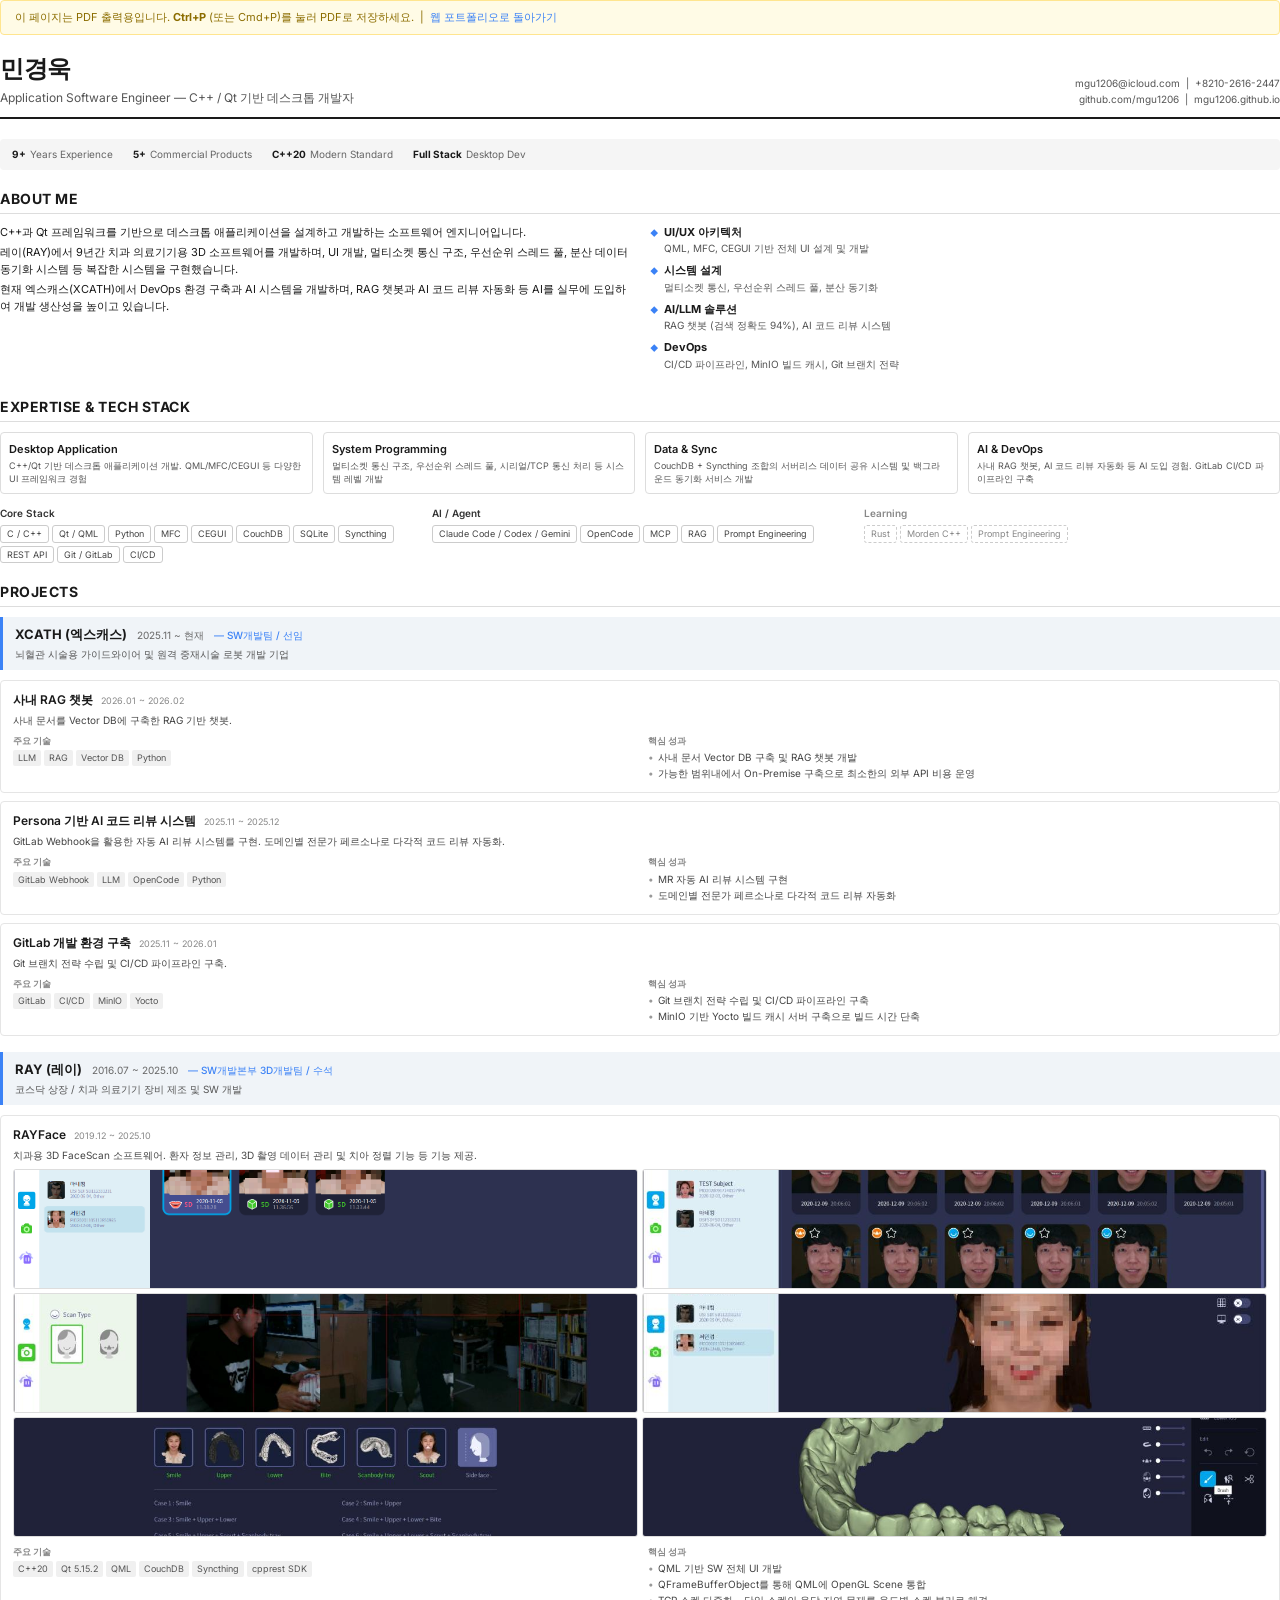
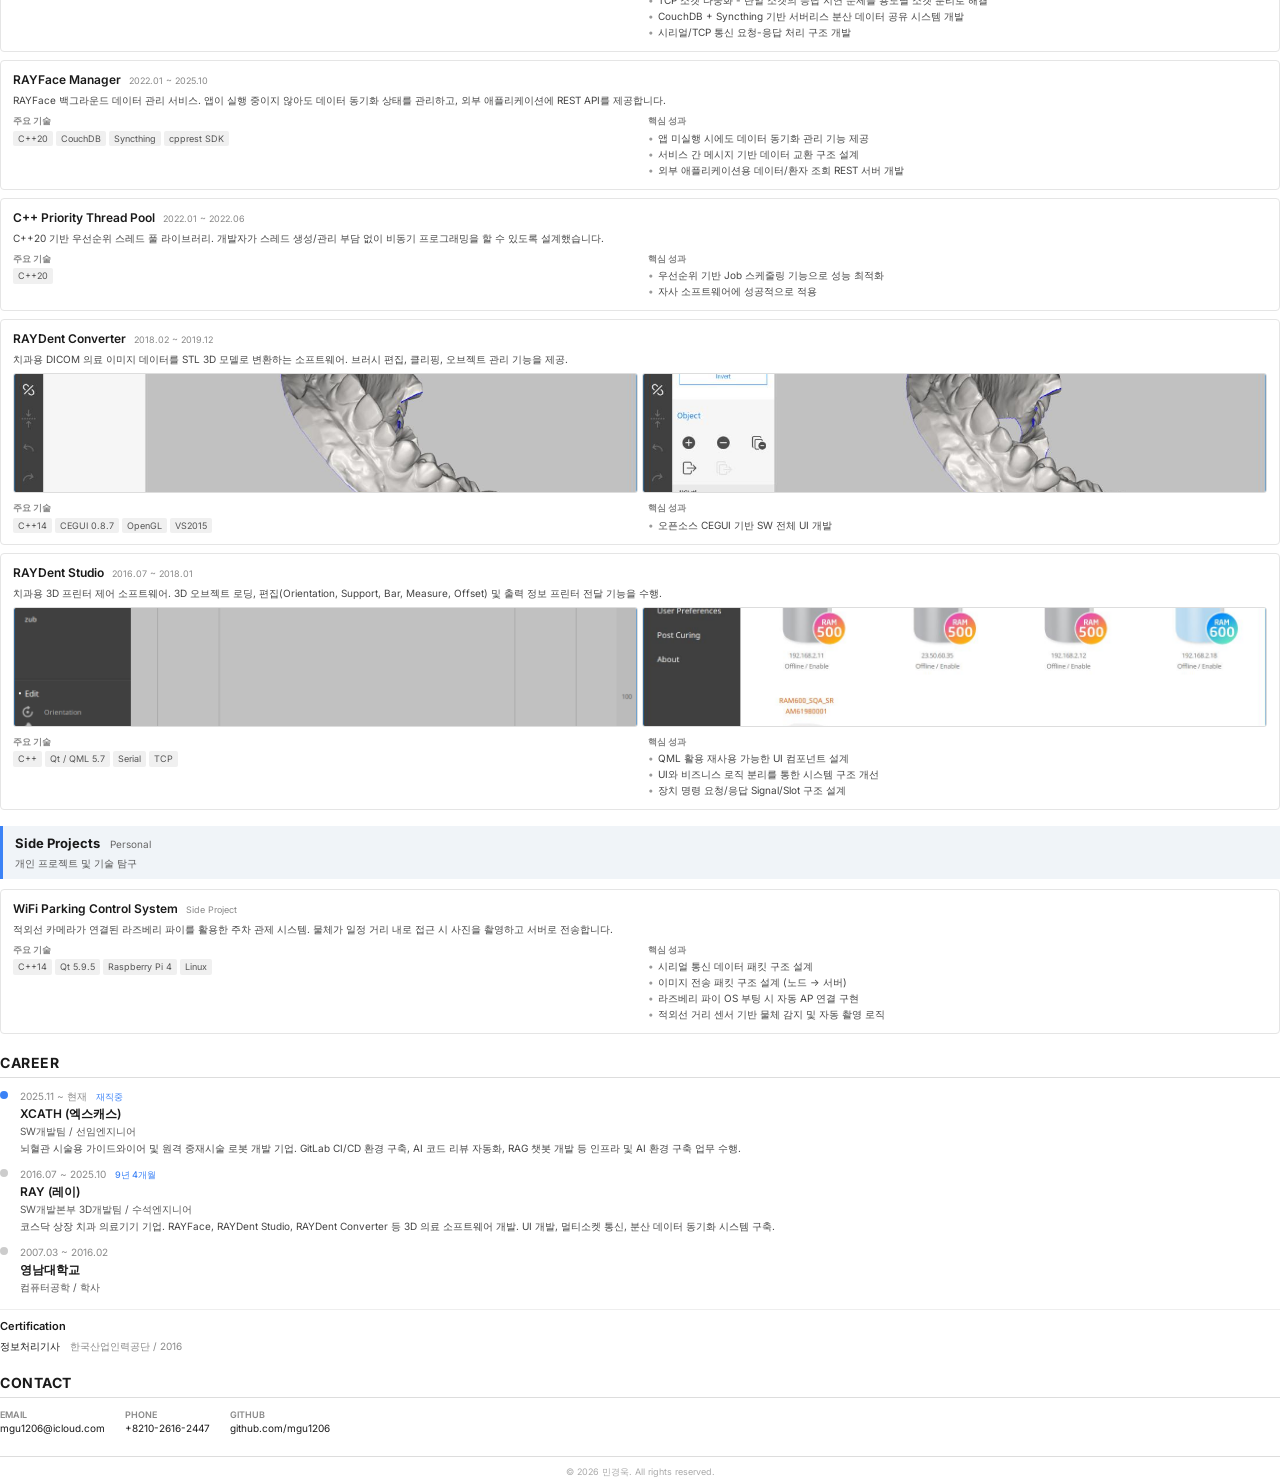
==== print.html @ 815233f5 "Add dark/light theme toggle and print-optimized PDF page - Add theme toggle button (sun/moon) in nav" ====
<!DOCTYPE html>
<html lang="ko">
<head>
  <meta charset="UTF-8" />
  <title>민경욱 | Software Engineer Portfolio (Print)</title>
  <link href="https://fonts.googleapis.com/css2?family=Inter:wght@300;400;500;600;700;800&display=swap" rel="stylesheet">
  <style>
    /* Reset & Base */
    *, *::before, *::after { margin: 0; padding: 0; box-sizing: border-box; }

    body {
      font-family: 'Inter', sans-serif;
      color: #1a1a1a;
      background: #fff;
      font-size: 11px;
      line-height: 1.5;
    }

    a { color: #1a1a1a; text-decoration: none; }

    /* Page Setup */
    @page {
      size: A4;
      margin: 15mm 18mm;
    }

    /* Header */
    .print-header {
      display: flex;
      justify-content: space-between;
      align-items: flex-end;
      border-bottom: 2px solid #1a1a1a;
      padding-bottom: 10px;
      margin-bottom: 20px;
    }

    .print-header-left h1 {
      font-size: 24px;
      font-weight: 800;
      letter-spacing: -0.5px;
    }

    .print-header-left .subtitle {
      font-size: 12px;
      color: #555;
      margin-top: 2px;
    }

    .print-header-right {
      text-align: right;
      font-size: 10px;
      color: #555;
      line-height: 1.6;
    }

    .print-header-right a { color: #555; }

    /* Stats Row */
    .stats-row {
      display: flex;
      gap: 20px;
      margin-bottom: 18px;
      padding: 8px 12px;
      background: #f5f5f5;
      border-radius: 4px;
      font-size: 10px;
    }

    .stats-row .stat {
      display: flex;
      align-items: center;
      gap: 4px;
    }

    .stats-row .stat strong {
      font-weight: 700;
    }

    .stats-row .stat span {
      color: #666;
    }

    /* Sections */
    .section {
      margin-bottom: 18px;
      page-break-inside: avoid;
    }

    .section-title {
      font-size: 14px;
      font-weight: 700;
      border-bottom: 1px solid #ddd;
      padding-bottom: 4px;
      margin-bottom: 10px;
      text-transform: uppercase;
      letter-spacing: 0.5px;
    }

    /* About */
    .about-content {
      display: flex;
      gap: 20px;
    }

    .about-text {
      flex: 1;
    }

    .about-text p {
      margin-bottom: 4px;
    }

    .about-highlights {
      flex: 1;
    }

    .highlight-item {
      display: flex;
      align-items: flex-start;
      gap: 6px;
      margin-bottom: 6px;
    }

    .highlight-icon {
      color: #3b82f6;
      font-size: 8px;
      margin-top: 3px;
      flex-shrink: 0;
    }

    .highlight-item strong {
      font-size: 11px;
    }

    .highlight-item p {
      font-size: 10px;
      color: #555;
      margin-top: 1px;
    }

    /* Expertise */
    .expertise-grid {
      display: grid;
      grid-template-columns: repeat(4, 1fr);
      gap: 10px;
      margin-bottom: 12px;
    }

    .expertise-card {
      border: 1px solid #ddd;
      border-radius: 4px;
      padding: 8px;
    }

    .expertise-card h3 {
      font-size: 11px;
      font-weight: 600;
      margin-bottom: 3px;
    }

    .expertise-card p {
      font-size: 9px;
      color: #555;
      line-height: 1.4;
    }

    /* Tech Stack */
    .tech-stack-group {
      display: flex;
      gap: 16px;
      flex-wrap: wrap;
    }

    .tech-stack {
      flex: 1;
      min-width: 150px;
    }

    .tech-stack-title {
      font-size: 10px;
      font-weight: 600;
      margin-bottom: 4px;
      color: #333;
    }

    .tech-stack-title--learning {
      color: #888;
    }

    .tech-tags {
      display: flex;
      flex-wrap: wrap;
      gap: 3px;
    }

    .tech-tag {
      font-size: 9px;
      padding: 1px 6px;
      border: 1px solid #ccc;
      border-radius: 3px;
      color: #444;
    }

    .tech-tag--learning {
      border-style: dashed;
      color: #888;
    }

    /* Company Section */
    .company-section {
      margin-bottom: 16px;
      page-break-inside: avoid;
    }

    .company-header {
      background: #f0f4f8;
      border-left: 3px solid #3b82f6;
      padding: 8px 12px;
      margin-bottom: 10px;
      page-break-after: avoid;
    }

    .company-top-line {
      display: flex;
      align-items: baseline;
      gap: 10px;
      margin-bottom: 2px;
    }

    .company-name {
      font-size: 13px;
      font-weight: 700;
    }

    .company-period {
      font-size: 10px;
      color: #666;
    }

    .company-desc {
      font-size: 10px;
      color: #555;
    }

    .company-role {
      font-size: 10px;
      color: #3b82f6;
      font-weight: 500;
    }

    /* Project Card */
    .project-card {
      border: 1px solid #e5e5e5;
      border-radius: 4px;
      padding: 10px 12px;
      margin-bottom: 8px;
      page-break-inside: avoid;
    }

    .project-title-row {
      display: flex;
      align-items: baseline;
      gap: 8px;
      margin-bottom: 4px;
    }

    .project-name {
      font-size: 12px;
      font-weight: 600;
    }

    .project-period {
      font-size: 9px;
      color: #888;
    }

    .project-desc {
      font-size: 10px;
      color: #444;
      margin-bottom: 6px;
    }

    /* Project Images - 2 column grid */
    .project-images {
      display: grid;
      grid-template-columns: repeat(2, 1fr);
      gap: 4px;
      margin-bottom: 8px;
    }

    .project-images img {
      width: 100%;
      height: 120px;
      object-fit: cover;
      border-radius: 3px;
      border: 1px solid #ddd;
    }

    /* Project Details */
    .project-details {
      display: flex;
      gap: 16px;
    }

    .project-detail-group {
      flex: 1;
    }

    .project-detail-group h4 {
      font-size: 9px;
      font-weight: 600;
      color: #888;
      text-transform: uppercase;
      margin-bottom: 3px;
    }

    .project-tags {
      display: flex;
      flex-wrap: wrap;
      gap: 3px;
    }

    .tag {
      font-size: 9px;
      padding: 1px 5px;
      background: #f0f0f0;
      border-radius: 2px;
      color: #555;
    }

    .project-achievements {
      list-style: none;
      font-size: 10px;
      color: #444;
    }

    .project-achievements li {
      padding-left: 10px;
      position: relative;
      margin-bottom: 1px;
    }

    .project-achievements li::before {
      content: "\2022";
      position: absolute;
      left: 0;
      color: #999;
    }

    /* Career Timeline */
    .timeline {
      margin-bottom: 14px;
    }

    .timeline-item {
      display: flex;
      gap: 12px;
      margin-bottom: 10px;
      page-break-inside: avoid;
    }

    .timeline-marker {
      width: 8px;
      height: 8px;
      border-radius: 50%;
      background: #ccc;
      border: 2px solid #ccc;
      flex-shrink: 0;
      margin-top: 3px;
    }

    .timeline-marker.active {
      background: #3b82f6;
      border-color: #3b82f6;
    }

    .timeline-content h3 {
      font-size: 12px;
      font-weight: 600;
    }

    .timeline-date {
      font-size: 10px;
      color: #888;
    }

    .timeline-duration {
      font-size: 9px;
      color: #3b82f6;
      font-weight: 500;
      margin-left: 6px;
    }

    .timeline-role {
      font-size: 10px;
      color: #555;
    }

    .timeline-content p {
      font-size: 10px;
      color: #444;
      margin-top: 2px;
    }

    /* Certification */
    .cert-section {
      border-top: 1px solid #eee;
      padding-top: 8px;
    }

    .cert-title {
      font-size: 11px;
      font-weight: 600;
      margin-bottom: 4px;
    }

    .cert-item {
      display: flex;
      gap: 10px;
      font-size: 10px;
    }

    .cert-name { font-weight: 500; }
    .cert-org { color: #888; }

    /* Contact */
    .contact-grid {
      display: flex;
      gap: 20px;
    }

    .contact-item {
      font-size: 10px;
    }

    .contact-label {
      font-weight: 600;
      color: #888;
      font-size: 9px;
      text-transform: uppercase;
    }

    /* Footer */
    .print-footer {
      margin-top: 20px;
      padding-top: 8px;
      border-top: 1px solid #ddd;
      font-size: 9px;
      color: #aaa;
      text-align: center;
    }

    /* Print-specific */
    @media print {
      body { -webkit-print-color-adjust: exact; print-color-adjust: exact; }
      .no-print { display: none !important; }
    }

    /* Screen-only notice */
    .screen-notice {
      background: #fffbe6;
      border: 1px solid #ffe58f;
      border-radius: 4px;
      padding: 8px 14px;
      margin-bottom: 16px;
      font-size: 11px;
      color: #8c6d00;
    }

    @media print {
      .screen-notice { display: none; }
    }
  </style>
</head>
<body>

<!-- Screen-only notice -->
<div class="screen-notice">
  이 페이지는 PDF 출력용입니다. <strong>Ctrl+P</strong> (또는 Cmd+P)를 눌러 PDF로 저장하세요.
  &nbsp;|&nbsp; <a href="index.html" style="color: #3b82f6;">웹 포트폴리오로 돌아가기</a>
</div>

<!-- Header -->
<div class="print-header">
  <div class="print-header-left">
    <h1>민경욱</h1>
    <div class="subtitle">Application Software Engineer &mdash; C++ / Qt 기반 데스크톱 개발자</div>
  </div>
  <div class="print-header-right">
    <div>mgu1206@icloud.com &nbsp;|&nbsp; +8210-2616-2447</div>
    <div><a href="https://github.com/mgu1206">github.com/mgu1206</a> &nbsp;|&nbsp; <a href="https://mgu1206.github.io">mgu1206.github.io</a></div>
  </div>
</div>

<!-- Stats -->
<div class="stats-row">
  <div class="stat"><strong>9+</strong> <span>Years Experience</span></div>
  <div class="stat"><strong>5+</strong> <span>Commercial Products</span></div>
  <div class="stat"><strong>C++20</strong> <span>Modern Standard</span></div>
  <div class="stat"><strong>Full Stack</strong> <span>Desktop Dev</span></div>
</div>

<!-- About -->
<div class="section">
  <h2 class="section-title">About Me</h2>
  <div class="about-content">
    <div class="about-text">
      <p>C++과 Qt 프레임워크를 기반으로 데스크톱 애플리케이션을 설계하고 개발하는 소프트웨어 엔지니어입니다.</p>
      <p>레이(RAY)에서 9년간 치과 의료기기용 3D 소프트웨어를 개발하며, UI 개발, 멀티소켓 통신 구조, 우선순위 스레드 풀, 분산 데이터 동기화 시스템 등 복잡한 시스템을 구현했습니다.</p>
      <p>현재 엑스캐스(XCATH)에서 DevOps 환경 구축과 AI 시스템을 개발하며, RAG 챗봇과 AI 코드 리뷰 자동화 등 AI를 실무에 도입하여 개발 생산성을 높이고 있습니다.</p>
    </div>
    <div class="about-highlights">
      <div class="highlight-item">
        <span class="highlight-icon">&#9670;</span>
        <div>
          <strong>UI/UX 아키텍처</strong>
          <p>QML, MFC, CEGUI 기반 전체 UI 설계 및 개발</p>
        </div>
      </div>
      <div class="highlight-item">
        <span class="highlight-icon">&#9670;</span>
        <div>
          <strong>시스템 설계</strong>
          <p>멀티소켓 통신, 우선순위 스레드 풀, 분산 동기화</p>
        </div>
      </div>
      <div class="highlight-item">
        <span class="highlight-icon">&#9670;</span>
        <div>
          <strong>AI/LLM 솔루션</strong>
          <p>RAG 챗봇 (검색 정확도 94%), AI 코드 리뷰 시스템</p>
        </div>
      </div>
      <div class="highlight-item">
        <span class="highlight-icon">&#9670;</span>
        <div>
          <strong>DevOps</strong>
          <p>CI/CD 파이프라인, MinIO 빌드 캐시, Git 브랜치 전략</p>
        </div>
      </div>
    </div>
  </div>
</div>

<!-- Expertise & Tech Stack -->
<div class="section">
  <h2 class="section-title">Expertise &amp; Tech Stack</h2>
  <div class="expertise-grid">
    <div class="expertise-card">
      <h3>Desktop Application</h3>
      <p>C++/Qt 기반 데스크톱 애플리케이션 개발. QML/MFC/CEGUI 등 다양한 UI 프레임워크 경험</p>
    </div>
    <div class="expertise-card">
      <h3>System Programming</h3>
      <p>멀티소켓 통신 구조, 우선순위 스레드 풀, 시리얼/TCP 통신 처리 등 시스템 레벨 개발</p>
    </div>
    <div class="expertise-card">
      <h3>Data &amp; Sync</h3>
      <p>CouchDB + Syncthing 조합의 서버리스 데이터 공유 시스템 및 백그라운드 동기화 서비스 개발</p>
    </div>
    <div class="expertise-card">
      <h3>AI &amp; DevOps</h3>
      <p>사내 RAG 챗봇, AI 코드 리뷰 자동화 등 AI 도입 경험. GitLab CI/CD 파이프라인 구축</p>
    </div>
  </div>

  <div class="tech-stack-group">
    <div class="tech-stack">
      <h3 class="tech-stack-title">Core Stack</h3>
      <div class="tech-tags">
        <span class="tech-tag">C / C++</span>
        <span class="tech-tag">Qt / QML</span>
        <span class="tech-tag">Python</span>
        <span class="tech-tag">MFC</span>
        <span class="tech-tag">CEGUI</span>
        <span class="tech-tag">CouchDB</span>
        <span class="tech-tag">SQLite</span>
        <span class="tech-tag">Syncthing</span>
        <span class="tech-tag">REST API</span>
        <span class="tech-tag">Git / GitLab</span>
        <span class="tech-tag">CI/CD</span>
      </div>
    </div>
    <div class="tech-stack">
      <h3 class="tech-stack-title">AI / Agent</h3>
      <div class="tech-tags">
        <span class="tech-tag">Claude Code / Codex / Gemini</span>
        <span class="tech-tag">OpenCode</span>
        <span class="tech-tag">MCP</span>
        <span class="tech-tag">RAG</span>
        <span class="tech-tag">Prompt Engineering</span>
      </div>
    </div>
    <div class="tech-stack">
      <h3 class="tech-stack-title tech-stack-title--learning">Learning</h3>
      <div class="tech-tags">
        <span class="tech-tag tech-tag--learning">Rust</span>
        <span class="tech-tag tech-tag--learning">Morden C++</span>
        <span class="tech-tag tech-tag--learning">Prompt Engineering</span>
      </div>
    </div>
  </div>
</div>

<!-- Projects -->
<div class="section">
  <h2 class="section-title">Projects</h2>

  <!-- XCATH -->
  <div class="company-section">
    <div class="company-header">
      <div class="company-top-line">
        <span class="company-name">XCATH (엑스캐스)</span>
        <span class="company-period">2025.11 ~ 현재</span>
        <span class="company-role">&mdash; SW개발팀 / 선임</span>
      </div>
      <div class="company-desc">뇌혈관 시술용 가이드와이어 및 원격 중재시술 로봇 개발 기업</div>
    </div>

    <div class="project-card">
      <div class="project-title-row">
        <span class="project-name">사내 RAG 챗봇</span>
        <span class="project-period">2026.01 ~ 2026.02</span>
      </div>
      <p class="project-desc">사내 문서를 Vector DB에 구축한 RAG 기반 챗봇.</p>
      <div class="project-details">
        <div class="project-detail-group">
          <h4>주요 기술</h4>
          <div class="project-tags">
            <span class="tag">LLM</span>
            <span class="tag">RAG</span>
            <span class="tag">Vector DB</span>
            <span class="tag">Python</span>
          </div>
        </div>
        <div class="project-detail-group">
          <h4>핵심 성과</h4>
          <ul class="project-achievements">
            <li>사내 문서 Vector DB 구축 및 RAG 챗봇 개발</li>
            <li>가능한 범위내에서 On-Premise 구축으로 최소한의 외부 API 비용 운영</li>
          </ul>
        </div>
      </div>
    </div>

    <div class="project-card">
      <div class="project-title-row">
        <span class="project-name">Persona 기반 AI 코드 리뷰 시스템</span>
        <span class="project-period">2025.11 ~ 2025.12</span>
      </div>
      <p class="project-desc">GitLab Webhook을 활용한 자동 AI 리뷰 시스템를 구현. 도메인별 전문가 페르소나로 다각적 코드 리뷰 자동화.</p>
      <div class="project-details">
        <div class="project-detail-group">
          <h4>주요 기술</h4>
          <div class="project-tags">
            <span class="tag">GitLab Webhook</span>
            <span class="tag">LLM</span>
            <span class="tag">OpenCode</span>
            <span class="tag">Python</span>
          </div>
        </div>
        <div class="project-detail-group">
          <h4>핵심 성과</h4>
          <ul class="project-achievements">
            <li>MR 자동 AI 리뷰 시스템 구현</li>
            <li>도메인별 전문가 페르소나로 다각적 코드 리뷰 자동화</li>
          </ul>
        </div>
      </div>
    </div>

    <div class="project-card">
      <div class="project-title-row">
        <span class="project-name">GitLab 개발 환경 구축</span>
        <span class="project-period">2025.11 ~ 2026.01</span>
      </div>
      <p class="project-desc">Git 브랜치 전략 수립 및 CI/CD 파이프라인 구축.</p>
      <div class="project-details">
        <div class="project-detail-group">
          <h4>주요 기술</h4>
          <div class="project-tags">
            <span class="tag">GitLab</span>
            <span class="tag">CI/CD</span>
            <span class="tag">MinIO</span>
            <span class="tag">Yocto</span>
          </div>
        </div>
        <div class="project-detail-group">
          <h4>핵심 성과</h4>
          <ul class="project-achievements">
            <li>Git 브랜치 전략 수립 및 CI/CD 파이프라인 구축</li>
            <li>MinIO 기반 Yocto 빌드 캐시 서버 구축으로 빌드 시간 단축</li>
          </ul>
        </div>
      </div>
    </div>
  </div>

  <!-- RAY -->
  <div class="company-section">
    <div class="company-header">
      <div class="company-top-line">
        <span class="company-name">RAY (레이)</span>
        <span class="company-period">2016.07 ~ 2025.10</span>
        <span class="company-role">&mdash; SW개발본부 3D개발팀 / 수석</span>
      </div>
      <div class="company-desc">코스닥 상장 / 치과 의료기기 장비 제조 및 SW 개발</div>
    </div>

    <div class="project-card">
      <div class="project-title-row">
        <span class="project-name">RAYFace</span>
        <span class="project-period">2019.12 ~ 2025.10</span>
      </div>
      <p class="project-desc">치과용 3D FaceScan 소프트웨어. 환자 정보 관리, 3D 촬영 데이터 관리 및 치아 정렬 기능 등 기능 제공.</p>
      <div class="project-images">
        <img src="images/projects/rayface-1.png" alt="RAYFace 환자 목록">
        <img src="images/projects/rayface-2.jpg" alt="RAYFace 갤러리 뷰">
        <img src="images/projects/rayface-3.jpg" alt="RAYFace 촬영 모드">
        <img src="images/projects/rayface-4.jpg" alt="RAYFace 3D 얼굴 뷰">
        <img src="images/projects/rayface-5.jpg" alt="RAYFace 스캔 데이터 정렬">
        <img src="images/projects/rayface-6.jpg" alt="RAYFace 3D 치아 모델">
      </div>
      <div class="project-details">
        <div class="project-detail-group">
          <h4>주요 기술</h4>
          <div class="project-tags">
            <span class="tag">C++20</span>
            <span class="tag">Qt 5.15.2</span>
            <span class="tag">QML</span>
            <span class="tag">CouchDB</span>
            <span class="tag">Syncthing</span>
            <span class="tag">cpprest SDK</span>
          </div>
        </div>
        <div class="project-detail-group">
          <h4>핵심 성과</h4>
          <ul class="project-achievements">
            <li>QML 기반 SW 전체 UI 개발</li>
            <li>QFrameBufferObject를 통해 QML에 OpenGL Scene 통합</li>
            <li>TCP 소켓 다중화 - 단일 소켓의 응답 지연 문제를 용도별 소켓 분리로 해결</li>
            <li>CouchDB + Syncthing 기반 서버리스 분산 데이터 공유 시스템 개발</li>
            <li>시리얼/TCP 통신 요청-응답 처리 구조 개발</li>
          </ul>
        </div>
      </div>
    </div>

    <div class="project-card">
      <div class="project-title-row">
        <span class="project-name">RAYFace Manager</span>
        <span class="project-period">2022.01 ~ 2025.10</span>
      </div>
      <p class="project-desc">RAYFace 백그라운드 데이터 관리 서비스. 앱이 실행 중이지 않아도 데이터 동기화 상태를 관리하고, 외부 애플리케이션에 REST API를 제공합니다.</p>
      <div class="project-details">
        <div class="project-detail-group">
          <h4>주요 기술</h4>
          <div class="project-tags">
            <span class="tag">C++20</span>
            <span class="tag">CouchDB</span>
            <span class="tag">Syncthing</span>
            <span class="tag">cpprest SDK</span>
          </div>
        </div>
        <div class="project-detail-group">
          <h4>핵심 성과</h4>
          <ul class="project-achievements">
            <li>앱 미실행 시에도 데이터 동기화 관리 기능 제공</li>
            <li>서비스 간 메시지 기반 데이터 교환 구조 설계</li>
            <li>외부 애플리케이션용 데이터/환자 조회 REST 서버 개발</li>
          </ul>
        </div>
      </div>
    </div>

    <div class="project-card">
      <div class="project-title-row">
        <span class="project-name">C++ Priority Thread Pool</span>
        <span class="project-period">2022.01 ~ 2022.06</span>
      </div>
      <p class="project-desc">C++20 기반 우선순위 스레드 풀 라이브러리. 개발자가 스레드 생성/관리 부담 없이 비동기 프로그래밍을 할 수 있도록 설계했습니다.</p>
      <div class="project-details">
        <div class="project-detail-group">
          <h4>주요 기술</h4>
          <div class="project-tags">
            <span class="tag">C++20</span>
          </div>
        </div>
        <div class="project-detail-group">
          <h4>핵심 성과</h4>
          <ul class="project-achievements">
            <li>우선순위 기반 Job 스케줄링 기능으로 성능 최적화</li>
            <li>자사 소프트웨어에 성공적으로 적용</li>
          </ul>
        </div>
      </div>
    </div>

    <div class="project-card">
      <div class="project-title-row">
        <span class="project-name">RAYDent Converter</span>
        <span class="project-period">2018.02 ~ 2019.12</span>
      </div>
      <p class="project-desc">치과용 DICOM 의료 이미지 데이터를 STL 3D 모델로 변환하는 소프트웨어. 브러시 편집, 클리핑, 오브젝트 관리 기능을 제공.</p>
      <div class="project-images">
        <img src="images/projects/converter-1.jpg" alt="RAYDent Converter 3D 모델">
        <img src="images/projects/converter-2.jpg" alt="RAYDent Converter 브러시 편집">
      </div>
      <div class="project-details">
        <div class="project-detail-group">
          <h4>주요 기술</h4>
          <div class="project-tags">
            <span class="tag">C++14</span>
            <span class="tag">CEGUI 0.8.7</span>
            <span class="tag">OpenGL</span>
            <span class="tag">VS2015</span>
          </div>
        </div>
        <div class="project-detail-group">
          <h4>핵심 성과</h4>
          <ul class="project-achievements">
            <li>오픈소스 CEGUI 기반 SW 전체 UI 개발</li>
          </ul>
        </div>
      </div>
    </div>

    <div class="project-card">
      <div class="project-title-row">
        <span class="project-name">RAYDent Studio</span>
        <span class="project-period">2016.07 ~ 2018.01</span>
      </div>
      <p class="project-desc">치과용 3D 프린터 제어 소프트웨어. 3D 오브젝트 로딩, 편집(Orientation, Support, Bar, Measure, Offset) 및 출력 정보 프린터 전달 기능을 수행.</p>
      <div class="project-images">
        <img src="images/projects/raydentstudio-1.png" alt="RAYDent Studio 3D 프린트 뷰">
        <img src="images/projects/raydentstudio-2.jpg" alt="RAYDent Studio 프린터 설정">
      </div>
      <div class="project-details">
        <div class="project-detail-group">
          <h4>주요 기술</h4>
          <div class="project-tags">
            <span class="tag">C++</span>
            <span class="tag">Qt / QML 5.7</span>
            <span class="tag">Serial</span>
            <span class="tag">TCP</span>
          </div>
        </div>
        <div class="project-detail-group">
          <h4>핵심 성과</h4>
          <ul class="project-achievements">
            <li>QML 활용 재사용 가능한 UI 컴포넌트 설계</li>
            <li>UI와 비즈니스 로직 분리를 통한 시스템 구조 개선</li>
            <li>장치 명령 요청/응답 Signal/Slot 구조 설계</li>
          </ul>
        </div>
      </div>
    </div>
  </div>

  <!-- Side Projects -->
  <div class="company-section">
    <div class="company-header">
      <div class="company-top-line">
        <span class="company-name">Side Projects</span>
        <span class="company-period">Personal</span>
      </div>
      <div class="company-desc">개인 프로젝트 및 기술 탐구</div>
    </div>

    <div class="project-card">
      <div class="project-title-row">
        <span class="project-name">WiFi Parking Control System</span>
        <span class="project-period">Side Project</span>
      </div>
      <p class="project-desc">적외선 카메라가 연결된 라즈베리 파이를 활용한 주차 관제 시스템. 물체가 일정 거리 내로 접근 시 사진을 촬영하고 서버로 전송합니다.</p>
      <div class="project-details">
        <div class="project-detail-group">
          <h4>주요 기술</h4>
          <div class="project-tags">
            <span class="tag">C++14</span>
            <span class="tag">Qt 5.9.5</span>
            <span class="tag">Raspberry Pi 4</span>
            <span class="tag">Linux</span>
          </div>
        </div>
        <div class="project-detail-group">
          <h4>핵심 성과</h4>
          <ul class="project-achievements">
            <li>시리얼 통신 데이터 패킷 구조 설계</li>
            <li>이미지 전송 패킷 구조 설계 (노드 → 서버)</li>
            <li>라즈베리 파이 OS 부팅 시 자동 AP 연결 구현</li>
            <li>적외선 거리 센서 기반 물체 감지 및 자동 촬영 로직</li>
          </ul>
        </div>
      </div>
    </div>
  </div>
</div>

<!-- Career -->
<div class="section">
  <h2 class="section-title">Career</h2>
  <div class="timeline">
    <div class="timeline-item">
      <div class="timeline-marker active"></div>
      <div class="timeline-content">
        <span class="timeline-date">2025.11 ~ 현재</span>
        <span class="timeline-duration">재직중</span>
        <h3>XCATH (엑스캐스)</h3>
        <span class="timeline-role">SW개발팀 / 선임엔지니어</span>
        <p>뇌혈관 시술용 가이드와이어 및 원격 중재시술 로봇 개발 기업. GitLab CI/CD 환경 구축, AI 코드 리뷰 자동화, RAG 챗봇 개발 등 인프라 및 AI 환경 구축 업무 수행.</p>
      </div>
    </div>
    <div class="timeline-item">
      <div class="timeline-marker"></div>
      <div class="timeline-content">
        <span class="timeline-date">2016.07 ~ 2025.10</span>
        <span class="timeline-duration">9년 4개월</span>
        <h3>RAY (레이)</h3>
        <span class="timeline-role">SW개발본부 3D개발팀 / 수석엔지니어</span>
        <p>코스닥 상장 치과 의료기기 기업. RAYFace, RAYDent Studio, RAYDent Converter 등 3D 의료 소프트웨어 개발. UI 개발, 멀티소켓 통신, 분산 데이터 동기화 시스템 구축.</p>
      </div>
    </div>
    <div class="timeline-item">
      <div class="timeline-marker"></div>
      <div class="timeline-content">
        <span class="timeline-date">2007.03 ~ 2016.02</span>
        <h3>영남대학교</h3>
        <span class="timeline-role">컴퓨터공학 / 학사</span>
      </div>
    </div>
  </div>

  <div class="cert-section">
    <h3 class="cert-title">Certification</h3>
    <div class="cert-item">
      <span class="cert-name">정보처리기사</span>
      <span class="cert-org">한국산업인력공단 / 2016</span>
    </div>
  </div>
</div>

<!-- Contact -->
<div class="section">
  <h2 class="section-title">Contact</h2>
  <div class="contact-grid">
    <div class="contact-item">
      <div class="contact-label">Email</div>
      <div>mgu1206@icloud.com</div>
    </div>
    <div class="contact-item">
      <div class="contact-label">Phone</div>
      <div>+8210-2616-2447</div>
    </div>
    <div class="contact-item">
      <div class="contact-label">GitHub</div>
      <div>github.com/mgu1206</div>
    </div>
  </div>
</div>

<!-- Footer -->
<div class="print-footer">
  &copy; 2026 민경욱. All rights reserved.
</div>

</body>
</html>
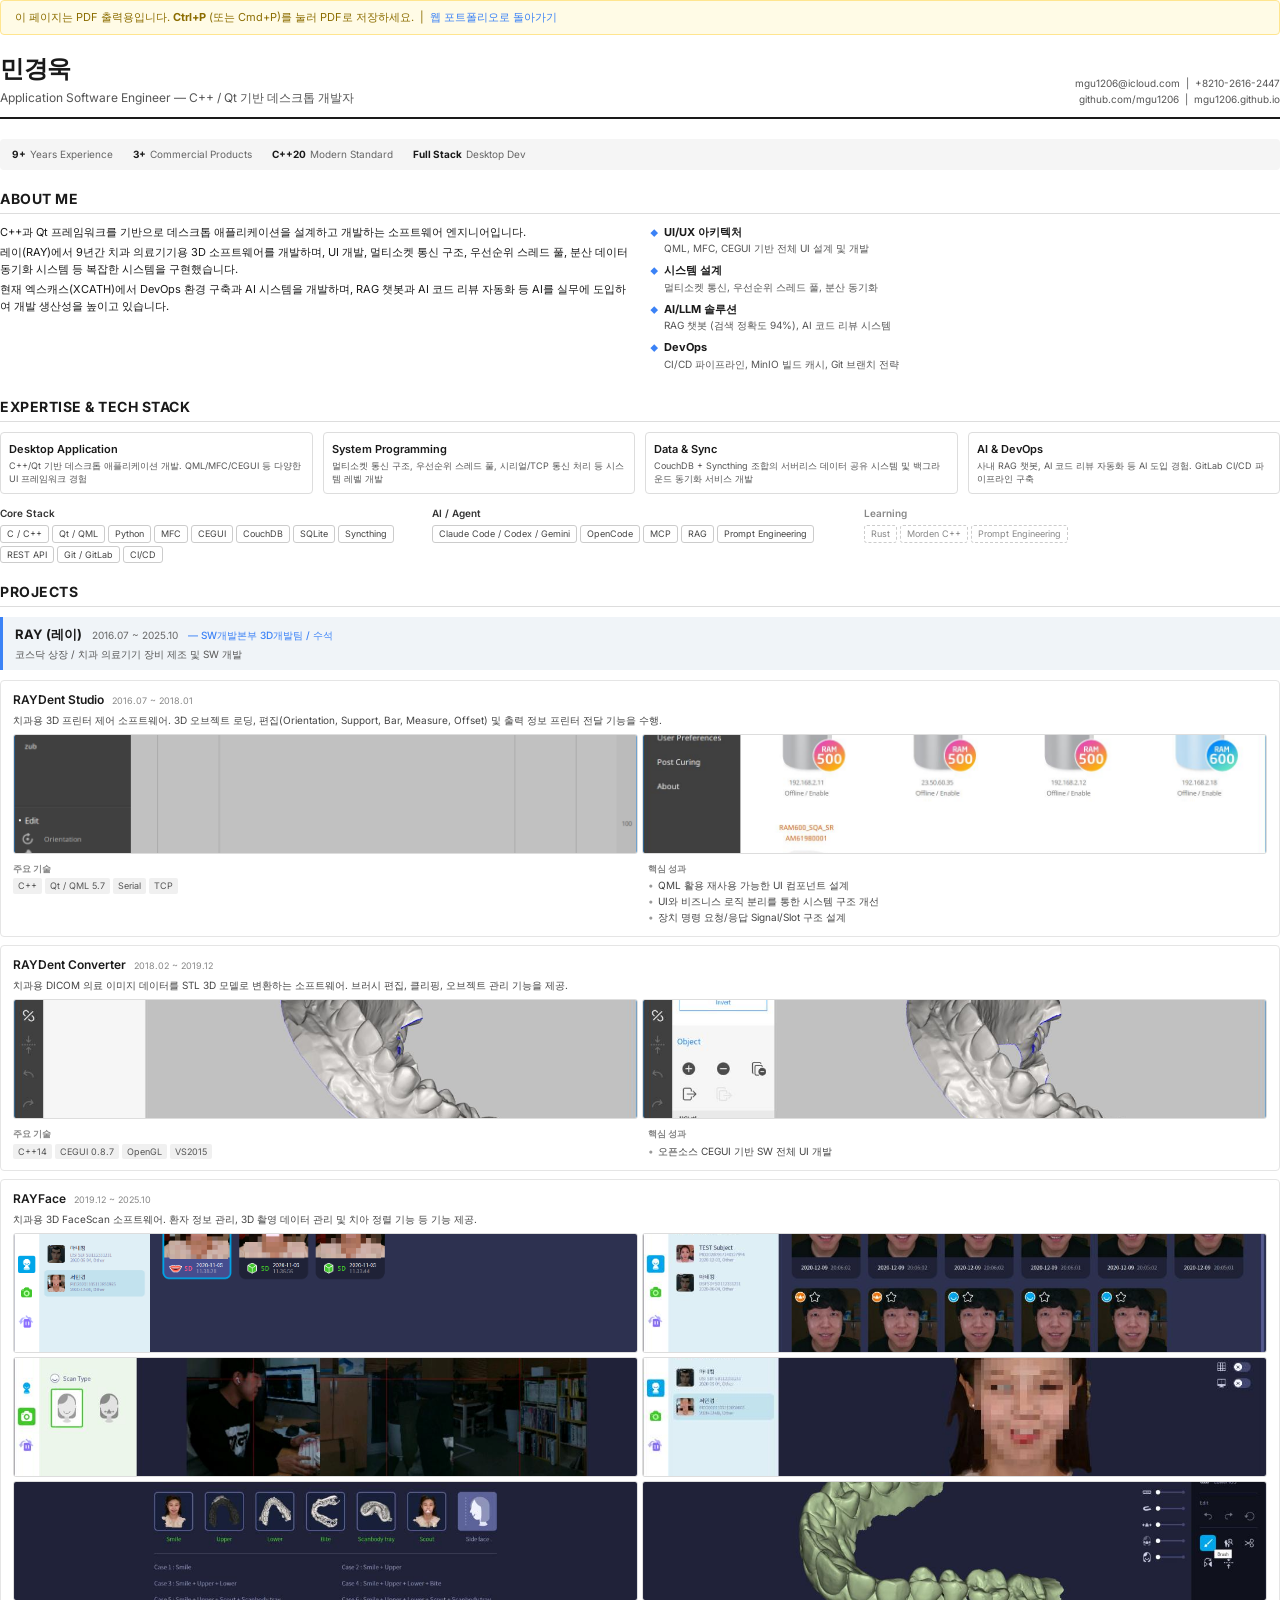
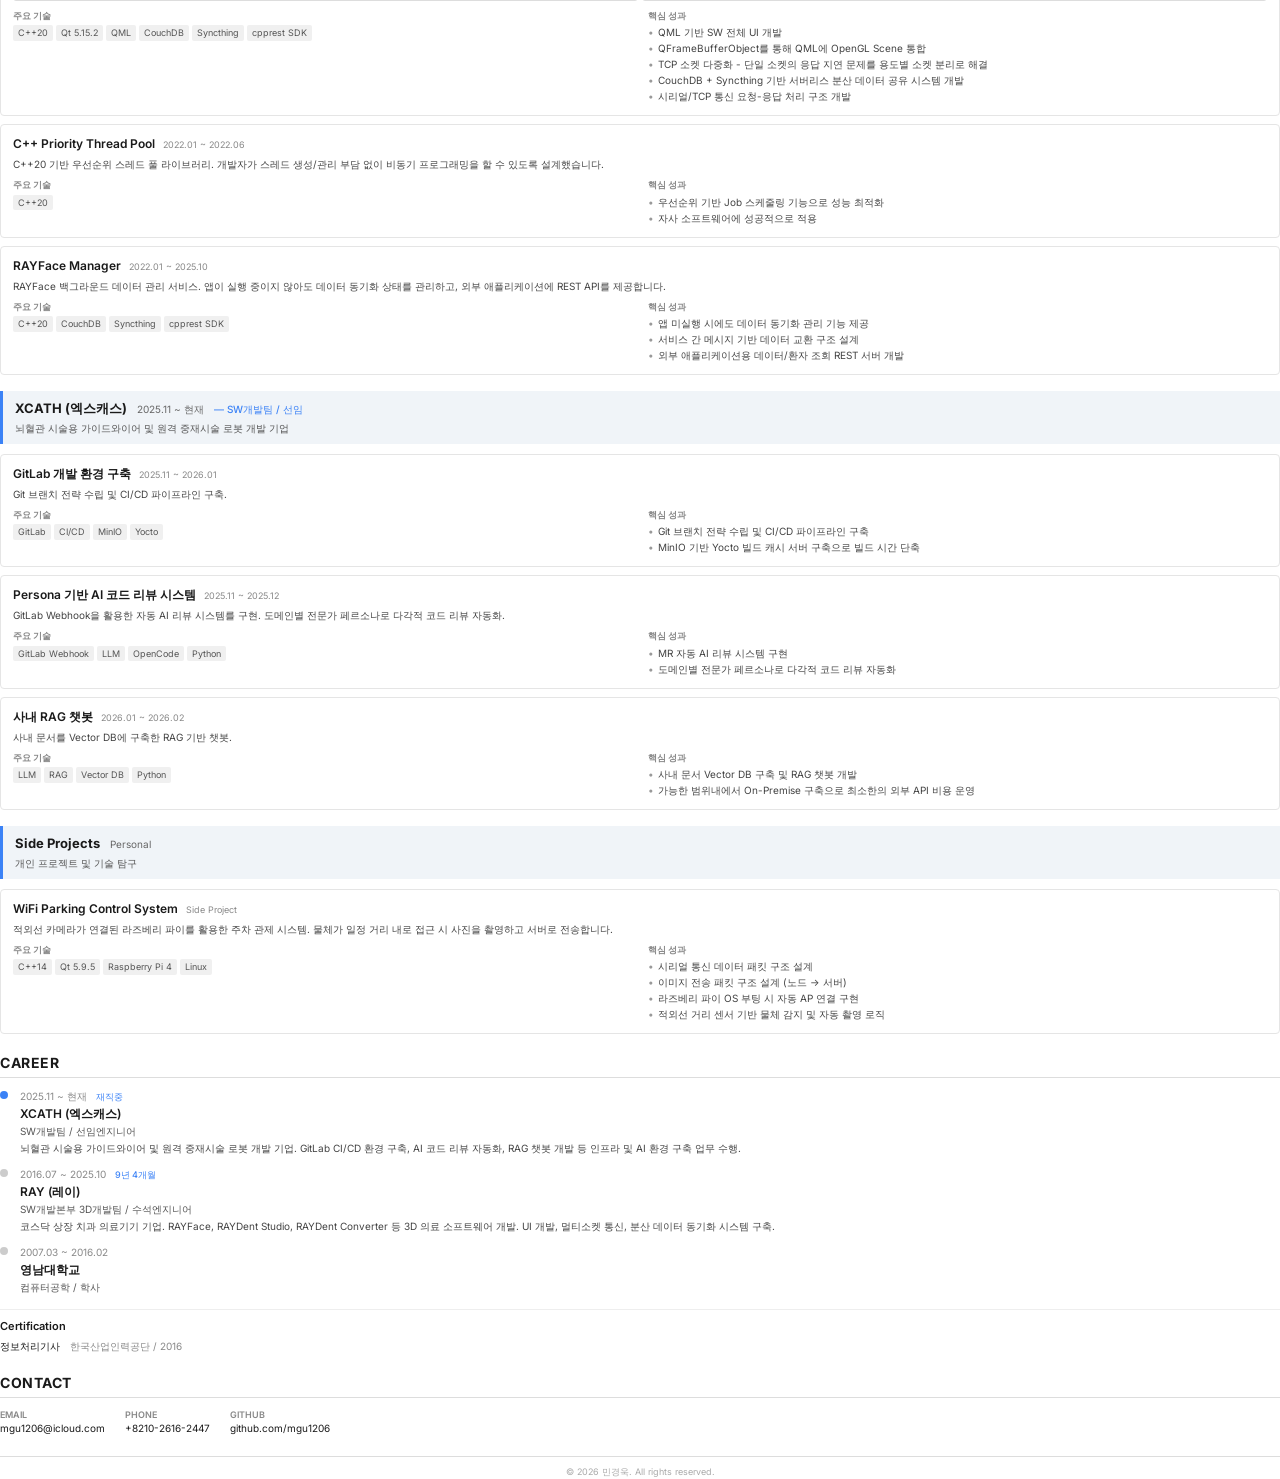
==== commit ae341596: "Update commercial products count from 5+ to 3+ Co-Authored-By: Claude Opus 4.6 <noreply@anthropic.co" ====
--- a/print.html
+++ b/print.html
@@ -83,7 +83,6 @@
     /* Sections */
     .section {
       margin-bottom: 18px;
-      page-break-inside: avoid;
     }
 
     .section-title {
@@ -495,7 +494,7 @@
 <!-- Stats -->
 <div class="stats-row">
   <div class="stat"><strong>9+</strong> <span>Years Experience</span></div>
-  <div class="stat"><strong>5+</strong> <span>Commercial Products</span></div>
+  <div class="stat"><strong>3+</strong> <span>Commercial Products</span></div>
   <div class="stat"><strong>C++20</strong> <span>Modern Standard</span></div>
   <div class="stat"><strong>Full Stack</strong> <span>Desktop Dev</span></div>
 </div>
@@ -606,96 +605,6 @@
 <div class="section">
   <h2 class="section-title">Projects</h2>
 
-  <!-- XCATH -->
-  <div class="company-section">
-    <div class="company-header">
-      <div class="company-top-line">
-        <span class="company-name">XCATH (엑스캐스)</span>
-        <span class="company-period">2025.11 ~ 현재</span>
-        <span class="company-role">&mdash; SW개발팀 / 선임</span>
-      </div>
-      <div class="company-desc">뇌혈관 시술용 가이드와이어 및 원격 중재시술 로봇 개발 기업</div>
-    </div>
-
-    <div class="project-card">
-      <div class="project-title-row">
-        <span class="project-name">사내 RAG 챗봇</span>
-        <span class="project-period">2026.01 ~ 2026.02</span>
-      </div>
-      <p class="project-desc">사내 문서를 Vector DB에 구축한 RAG 기반 챗봇.</p>
-      <div class="project-details">
-        <div class="project-detail-group">
-          <h4>주요 기술</h4>
-          <div class="project-tags">
-            <span class="tag">LLM</span>
-            <span class="tag">RAG</span>
-            <span class="tag">Vector DB</span>
-            <span class="tag">Python</span>
-          </div>
-        </div>
-        <div class="project-detail-group">
-          <h4>핵심 성과</h4>
-          <ul class="project-achievements">
-            <li>사내 문서 Vector DB 구축 및 RAG 챗봇 개발</li>
-            <li>가능한 범위내에서 On-Premise 구축으로 최소한의 외부 API 비용 운영</li>
-          </ul>
-        </div>
-      </div>
-    </div>
-
-    <div class="project-card">
-      <div class="project-title-row">
-        <span class="project-name">Persona 기반 AI 코드 리뷰 시스템</span>
-        <span class="project-period">2025.11 ~ 2025.12</span>
-      </div>
-      <p class="project-desc">GitLab Webhook을 활용한 자동 AI 리뷰 시스템를 구현. 도메인별 전문가 페르소나로 다각적 코드 리뷰 자동화.</p>
-      <div class="project-details">
-        <div class="project-detail-group">
-          <h4>주요 기술</h4>
-          <div class="project-tags">
-            <span class="tag">GitLab Webhook</span>
-            <span class="tag">LLM</span>
-            <span class="tag">OpenCode</span>
-            <span class="tag">Python</span>
-          </div>
-        </div>
-        <div class="project-detail-group">
-          <h4>핵심 성과</h4>
-          <ul class="project-achievements">
-            <li>MR 자동 AI 리뷰 시스템 구현</li>
-            <li>도메인별 전문가 페르소나로 다각적 코드 리뷰 자동화</li>
-          </ul>
-        </div>
-      </div>
-    </div>
-
-    <div class="project-card">
-      <div class="project-title-row">
-        <span class="project-name">GitLab 개발 환경 구축</span>
-        <span class="project-period">2025.11 ~ 2026.01</span>
-      </div>
-      <p class="project-desc">Git 브랜치 전략 수립 및 CI/CD 파이프라인 구축.</p>
-      <div class="project-details">
-        <div class="project-detail-group">
-          <h4>주요 기술</h4>
-          <div class="project-tags">
-            <span class="tag">GitLab</span>
-            <span class="tag">CI/CD</span>
-            <span class="tag">MinIO</span>
-            <span class="tag">Yocto</span>
-          </div>
-        </div>
-        <div class="project-detail-group">
-          <h4>핵심 성과</h4>
-          <ul class="project-achievements">
-            <li>Git 브랜치 전략 수립 및 CI/CD 파이프라인 구축</li>
-            <li>MinIO 기반 Yocto 빌드 캐시 서버 구축으로 빌드 시간 단축</li>
-          </ul>
-        </div>
-      </div>
-    </div>
-  </div>
-
   <!-- RAY -->
   <div class="company-section">
     <div class="company-header">
@@ -705,6 +614,66 @@
         <span class="company-role">&mdash; SW개발본부 3D개발팀 / 수석</span>
       </div>
       <div class="company-desc">코스닥 상장 / 치과 의료기기 장비 제조 및 SW 개발</div>
+    </div>
+
+    <div class="project-card">
+      <div class="project-title-row">
+        <span class="project-name">RAYDent Studio</span>
+        <span class="project-period">2016.07 ~ 2018.01</span>
+      </div>
+      <p class="project-desc">치과용 3D 프린터 제어 소프트웨어. 3D 오브젝트 로딩, 편집(Orientation, Support, Bar, Measure, Offset) 및 출력 정보 프린터 전달 기능을 수행.</p>
+      <div class="project-images">
+        <img src="images/projects/raydentstudio-1.png" alt="RAYDent Studio 3D 프린트 뷰">
+        <img src="images/projects/raydentstudio-2.jpg" alt="RAYDent Studio 프린터 설정">
+      </div>
+      <div class="project-details">
+        <div class="project-detail-group">
+          <h4>주요 기술</h4>
+          <div class="project-tags">
+            <span class="tag">C++</span>
+            <span class="tag">Qt / QML 5.7</span>
+            <span class="tag">Serial</span>
+            <span class="tag">TCP</span>
+          </div>
+        </div>
+        <div class="project-detail-group">
+          <h4>핵심 성과</h4>
+          <ul class="project-achievements">
+            <li>QML 활용 재사용 가능한 UI 컴포넌트 설계</li>
+            <li>UI와 비즈니스 로직 분리를 통한 시스템 구조 개선</li>
+            <li>장치 명령 요청/응답 Signal/Slot 구조 설계</li>
+          </ul>
+        </div>
+      </div>
+    </div>
+
+    <div class="project-card">
+      <div class="project-title-row">
+        <span class="project-name">RAYDent Converter</span>
+        <span class="project-period">2018.02 ~ 2019.12</span>
+      </div>
+      <p class="project-desc">치과용 DICOM 의료 이미지 데이터를 STL 3D 모델로 변환하는 소프트웨어. 브러시 편집, 클리핑, 오브젝트 관리 기능을 제공.</p>
+      <div class="project-images">
+        <img src="images/projects/converter-1.jpg" alt="RAYDent Converter 3D 모델">
+        <img src="images/projects/converter-2.jpg" alt="RAYDent Converter 브러시 편집">
+      </div>
+      <div class="project-details">
+        <div class="project-detail-group">
+          <h4>주요 기술</h4>
+          <div class="project-tags">
+            <span class="tag">C++14</span>
+            <span class="tag">CEGUI 0.8.7</span>
+            <span class="tag">OpenGL</span>
+            <span class="tag">VS2015</span>
+          </div>
+        </div>
+        <div class="project-detail-group">
+          <h4>핵심 성과</h4>
+          <ul class="project-achievements">
+            <li>오픈소스 CEGUI 기반 SW 전체 UI 개발</li>
+          </ul>
+        </div>
+      </div>
     </div>
 
     <div class="project-card">
@@ -748,6 +717,29 @@
 
     <div class="project-card">
       <div class="project-title-row">
+        <span class="project-name">C++ Priority Thread Pool</span>
+        <span class="project-period">2022.01 ~ 2022.06</span>
+      </div>
+      <p class="project-desc">C++20 기반 우선순위 스레드 풀 라이브러리. 개발자가 스레드 생성/관리 부담 없이 비동기 프로그래밍을 할 수 있도록 설계했습니다.</p>
+      <div class="project-details">
+        <div class="project-detail-group">
+          <h4>주요 기술</h4>
+          <div class="project-tags">
+            <span class="tag">C++20</span>
+          </div>
+        </div>
+        <div class="project-detail-group">
+          <h4>핵심 성과</h4>
+          <ul class="project-achievements">
+            <li>우선순위 기반 Job 스케줄링 기능으로 성능 최적화</li>
+            <li>자사 소프트웨어에 성공적으로 적용</li>
+          </ul>
+        </div>
+      </div>
+    </div>
+
+    <div class="project-card">
+      <div class="project-title-row">
         <span class="project-name">RAYFace Manager</span>
         <span class="project-period">2022.01 ~ 2025.10</span>
       </div>
@@ -772,25 +764,40 @@
         </div>
       </div>
     </div>
+  </div>
+
+  <!-- XCATH -->
+  <div class="company-section">
+    <div class="company-header">
+      <div class="company-top-line">
+        <span class="company-name">XCATH (엑스캐스)</span>
+        <span class="company-period">2025.11 ~ 현재</span>
+        <span class="company-role">&mdash; SW개발팀 / 선임</span>
+      </div>
+      <div class="company-desc">뇌혈관 시술용 가이드와이어 및 원격 중재시술 로봇 개발 기업</div>
+    </div>
 
     <div class="project-card">
       <div class="project-title-row">
-        <span class="project-name">C++ Priority Thread Pool</span>
-        <span class="project-period">2022.01 ~ 2022.06</span>
-      </div>
-      <p class="project-desc">C++20 기반 우선순위 스레드 풀 라이브러리. 개발자가 스레드 생성/관리 부담 없이 비동기 프로그래밍을 할 수 있도록 설계했습니다.</p>
+        <span class="project-name">GitLab 개발 환경 구축</span>
+        <span class="project-period">2025.11 ~ 2026.01</span>
+      </div>
+      <p class="project-desc">Git 브랜치 전략 수립 및 CI/CD 파이프라인 구축.</p>
       <div class="project-details">
         <div class="project-detail-group">
           <h4>주요 기술</h4>
           <div class="project-tags">
-            <span class="tag">C++20</span>
+            <span class="tag">GitLab</span>
+            <span class="tag">CI/CD</span>
+            <span class="tag">MinIO</span>
+            <span class="tag">Yocto</span>
           </div>
         </div>
         <div class="project-detail-group">
           <h4>핵심 성과</h4>
           <ul class="project-achievements">
-            <li>우선순위 기반 Job 스케줄링 기능으로 성능 최적화</li>
-            <li>자사 소프트웨어에 성공적으로 적용</li>
+            <li>Git 브랜치 전략 수립 및 CI/CD 파이프라인 구축</li>
+            <li>MinIO 기반 Yocto 빌드 캐시 서버 구축으로 빌드 시간 단축</li>
           </ul>
         </div>
       </div>
@@ -798,28 +805,25 @@
 
     <div class="project-card">
       <div class="project-title-row">
-        <span class="project-name">RAYDent Converter</span>
-        <span class="project-period">2018.02 ~ 2019.12</span>
-      </div>
-      <p class="project-desc">치과용 DICOM 의료 이미지 데이터를 STL 3D 모델로 변환하는 소프트웨어. 브러시 편집, 클리핑, 오브젝트 관리 기능을 제공.</p>
-      <div class="project-images">
-        <img src="images/projects/converter-1.jpg" alt="RAYDent Converter 3D 모델">
-        <img src="images/projects/converter-2.jpg" alt="RAYDent Converter 브러시 편집">
-      </div>
+        <span class="project-name">Persona 기반 AI 코드 리뷰 시스템</span>
+        <span class="project-period">2025.11 ~ 2025.12</span>
+      </div>
+      <p class="project-desc">GitLab Webhook을 활용한 자동 AI 리뷰 시스템를 구현. 도메인별 전문가 페르소나로 다각적 코드 리뷰 자동화.</p>
       <div class="project-details">
         <div class="project-detail-group">
           <h4>주요 기술</h4>
           <div class="project-tags">
-            <span class="tag">C++14</span>
-            <span class="tag">CEGUI 0.8.7</span>
-            <span class="tag">OpenGL</span>
-            <span class="tag">VS2015</span>
+            <span class="tag">GitLab Webhook</span>
+            <span class="tag">LLM</span>
+            <span class="tag">OpenCode</span>
+            <span class="tag">Python</span>
           </div>
         </div>
         <div class="project-detail-group">
           <h4>핵심 성과</h4>
           <ul class="project-achievements">
-            <li>오픈소스 CEGUI 기반 SW 전체 UI 개발</li>
+            <li>MR 자동 AI 리뷰 시스템 구현</li>
+            <li>도메인별 전문가 페르소나로 다각적 코드 리뷰 자동화</li>
           </ul>
         </div>
       </div>
@@ -827,30 +831,25 @@
 
     <div class="project-card">
       <div class="project-title-row">
-        <span class="project-name">RAYDent Studio</span>
-        <span class="project-period">2016.07 ~ 2018.01</span>
-      </div>
-      <p class="project-desc">치과용 3D 프린터 제어 소프트웨어. 3D 오브젝트 로딩, 편집(Orientation, Support, Bar, Measure, Offset) 및 출력 정보 프린터 전달 기능을 수행.</p>
-      <div class="project-images">
-        <img src="images/projects/raydentstudio-1.png" alt="RAYDent Studio 3D 프린트 뷰">
-        <img src="images/projects/raydentstudio-2.jpg" alt="RAYDent Studio 프린터 설정">
-      </div>
+        <span class="project-name">사내 RAG 챗봇</span>
+        <span class="project-period">2026.01 ~ 2026.02</span>
+      </div>
+      <p class="project-desc">사내 문서를 Vector DB에 구축한 RAG 기반 챗봇.</p>
       <div class="project-details">
         <div class="project-detail-group">
           <h4>주요 기술</h4>
           <div class="project-tags">
-            <span class="tag">C++</span>
-            <span class="tag">Qt / QML 5.7</span>
-            <span class="tag">Serial</span>
-            <span class="tag">TCP</span>
+            <span class="tag">LLM</span>
+            <span class="tag">RAG</span>
+            <span class="tag">Vector DB</span>
+            <span class="tag">Python</span>
           </div>
         </div>
         <div class="project-detail-group">
           <h4>핵심 성과</h4>
           <ul class="project-achievements">
-            <li>QML 활용 재사용 가능한 UI 컴포넌트 설계</li>
-            <li>UI와 비즈니스 로직 분리를 통한 시스템 구조 개선</li>
-            <li>장치 명령 요청/응답 Signal/Slot 구조 설계</li>
+            <li>사내 문서 Vector DB 구축 및 RAG 챗봇 개발</li>
+            <li>가능한 범위내에서 On-Premise 구축으로 최소한의 외부 API 비용 운영</li>
           </ul>
         </div>
       </div>
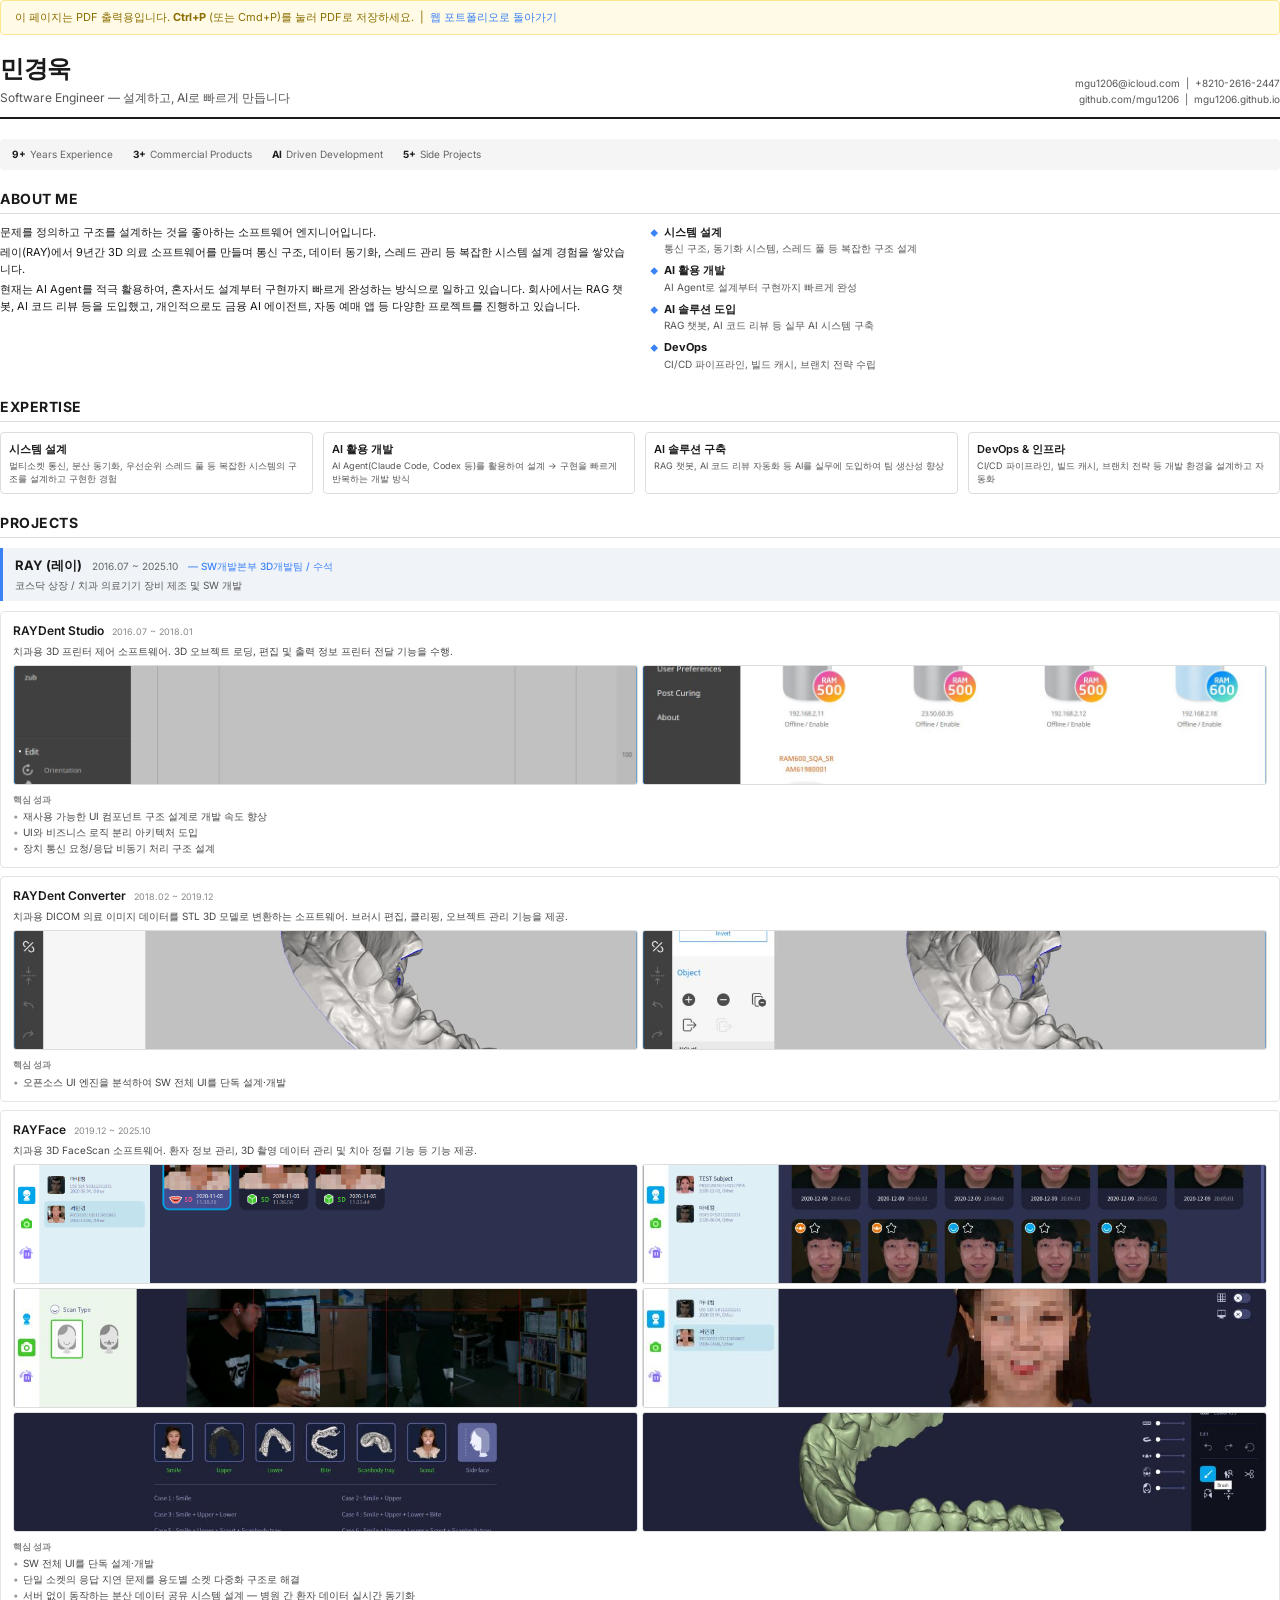
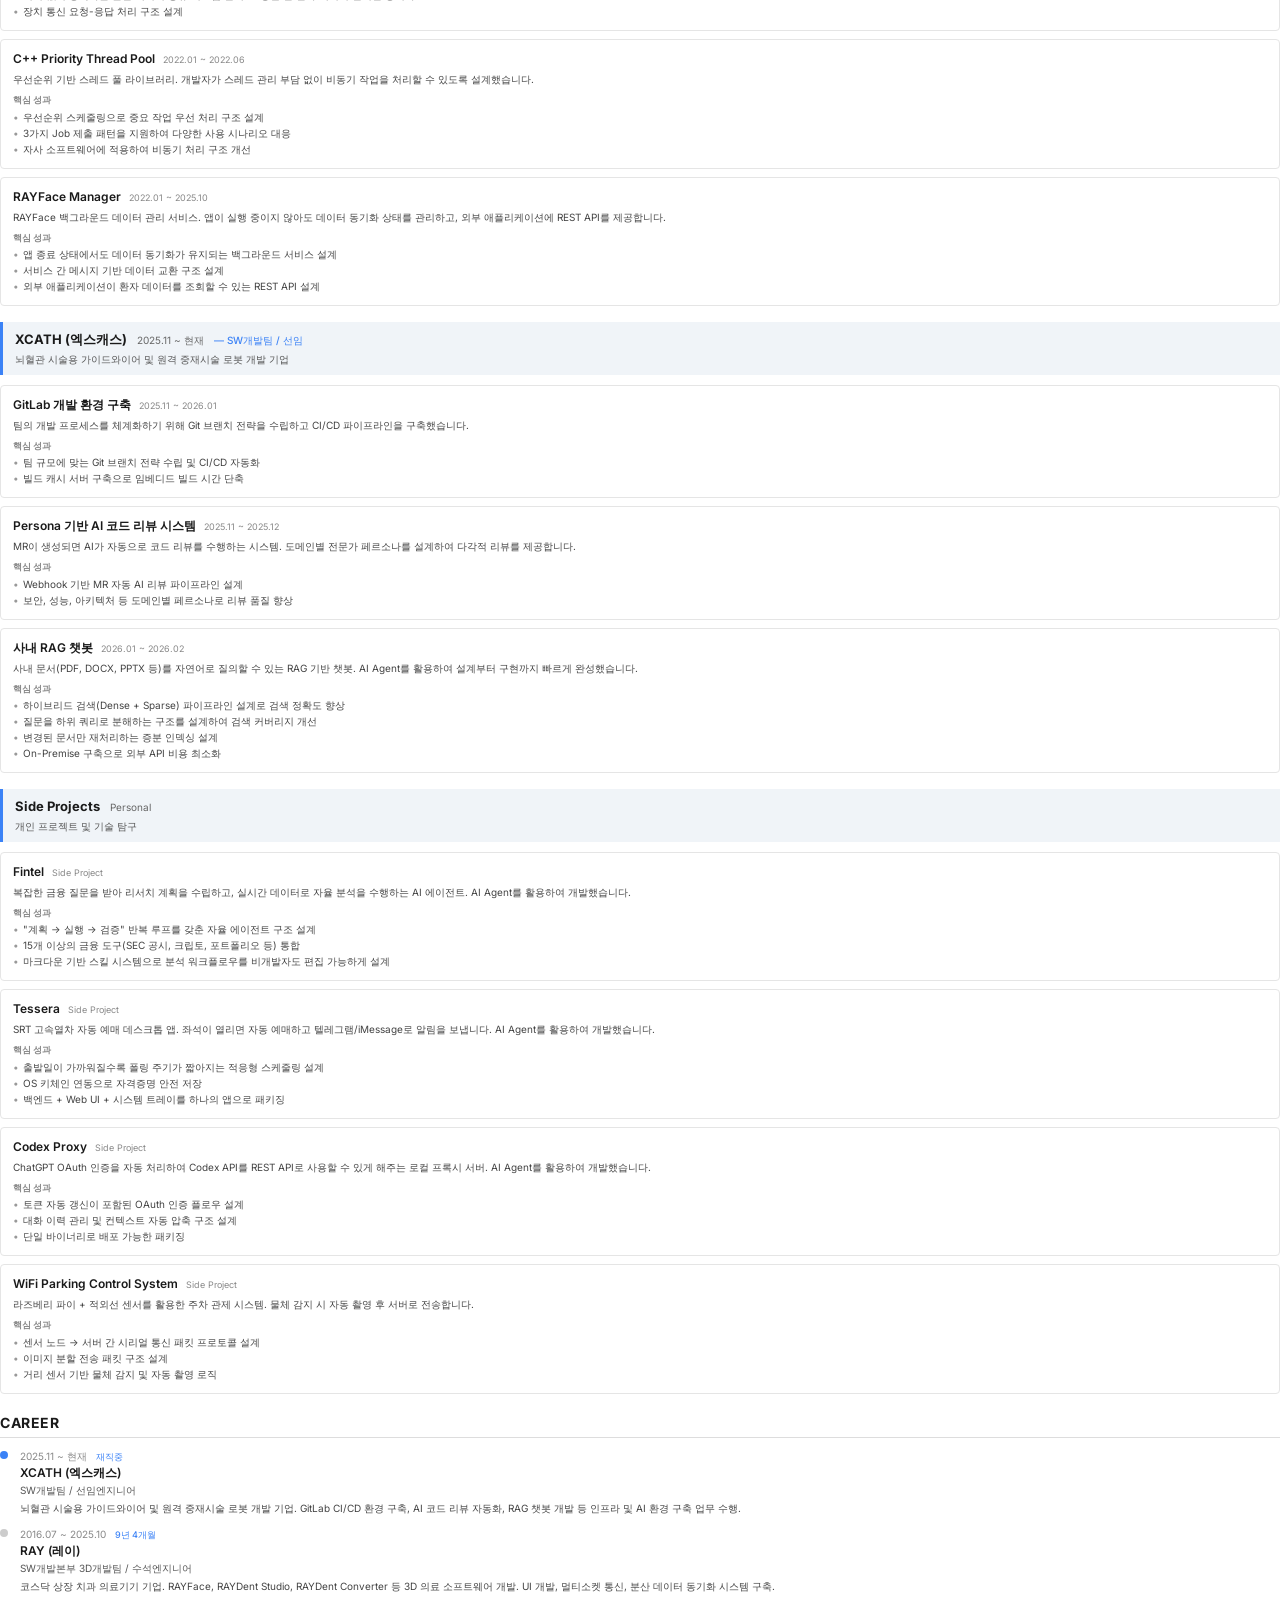
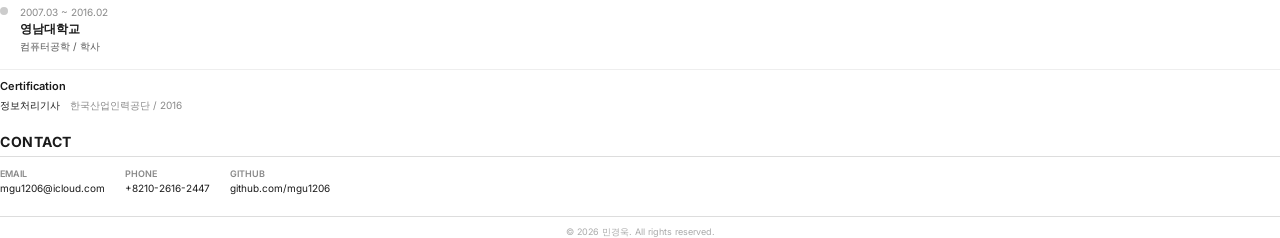
==== commit e58e3d51: "Refocus portfolio on design and AI-driven development Remove detailed tech stack listings and rewrit" ====
--- a/print.html
+++ b/print.html
@@ -483,7 +483,7 @@
 <div class="print-header">
   <div class="print-header-left">
     <h1>민경욱</h1>
-    <div class="subtitle">Application Software Engineer &mdash; C++ / Qt 기반 데스크톱 개발자</div>
+    <div class="subtitle">Software Engineer &mdash; 설계하고, AI로 빠르게 만듭니다</div>
   </div>
   <div class="print-header-right">
     <div>mgu1206@icloud.com &nbsp;|&nbsp; +8210-2616-2447</div>
@@ -495,8 +495,8 @@
 <div class="stats-row">
   <div class="stat"><strong>9+</strong> <span>Years Experience</span></div>
   <div class="stat"><strong>3+</strong> <span>Commercial Products</span></div>
-  <div class="stat"><strong>C++20</strong> <span>Modern Standard</span></div>
-  <div class="stat"><strong>Full Stack</strong> <span>Desktop Dev</span></div>
+  <div class="stat"><strong>AI</strong> <span>Driven Development</span></div>
+  <div class="stat"><strong>5+</strong> <span>Side Projects</span></div>
 </div>
 
 <!-- About -->
@@ -504,37 +504,37 @@
   <h2 class="section-title">About Me</h2>
   <div class="about-content">
     <div class="about-text">
-      <p>C++과 Qt 프레임워크를 기반으로 데스크톱 애플리케이션을 설계하고 개발하는 소프트웨어 엔지니어입니다.</p>
-      <p>레이(RAY)에서 9년간 치과 의료기기용 3D 소프트웨어를 개발하며, UI 개발, 멀티소켓 통신 구조, 우선순위 스레드 풀, 분산 데이터 동기화 시스템 등 복잡한 시스템을 구현했습니다.</p>
-      <p>현재 엑스캐스(XCATH)에서 DevOps 환경 구축과 AI 시스템을 개발하며, RAG 챗봇과 AI 코드 리뷰 자동화 등 AI를 실무에 도입하여 개발 생산성을 높이고 있습니다.</p>
+      <p>문제를 정의하고 구조를 설계하는 것을 좋아하는 소프트웨어 엔지니어입니다.</p>
+      <p>레이(RAY)에서 9년간 3D 의료 소프트웨어를 만들며 통신 구조, 데이터 동기화, 스레드 관리 등 복잡한 시스템 설계 경험을 쌓았습니다.</p>
+      <p>현재는 AI Agent를 적극 활용하여, 혼자서도 설계부터 구현까지 빠르게 완성하는 방식으로 일하고 있습니다. 회사에서는 RAG 챗봇, AI 코드 리뷰 등을 도입했고, 개인적으로도 금융 AI 에이전트, 자동 예매 앱 등 다양한 프로젝트를 진행하고 있습니다.</p>
     </div>
     <div class="about-highlights">
       <div class="highlight-item">
         <span class="highlight-icon">&#9670;</span>
         <div>
-          <strong>UI/UX 아키텍처</strong>
-          <p>QML, MFC, CEGUI 기반 전체 UI 설계 및 개발</p>
+          <strong>시스템 설계</strong>
+          <p>통신 구조, 동기화 시스템, 스레드 풀 등 복잡한 구조 설계</p>
         </div>
       </div>
       <div class="highlight-item">
         <span class="highlight-icon">&#9670;</span>
         <div>
-          <strong>시스템 설계</strong>
-          <p>멀티소켓 통신, 우선순위 스레드 풀, 분산 동기화</p>
+          <strong>AI 활용 개발</strong>
+          <p>AI Agent로 설계부터 구현까지 빠르게 완성</p>
         </div>
       </div>
       <div class="highlight-item">
         <span class="highlight-icon">&#9670;</span>
         <div>
-          <strong>AI/LLM 솔루션</strong>
-          <p>RAG 챗봇 (검색 정확도 94%), AI 코드 리뷰 시스템</p>
+          <strong>AI 솔루션 도입</strong>
+          <p>RAG 챗봇, AI 코드 리뷰 등 실무 AI 시스템 구축</p>
         </div>
       </div>
       <div class="highlight-item">
         <span class="highlight-icon">&#9670;</span>
         <div>
           <strong>DevOps</strong>
-          <p>CI/CD 파이프라인, MinIO 빌드 캐시, Git 브랜치 전략</p>
+          <p>CI/CD 파이프라인, 빌드 캐시, 브랜치 전략 수립</p>
         </div>
       </div>
     </div>
@@ -543,60 +543,23 @@
 
 <!-- Expertise & Tech Stack -->
 <div class="section">
-  <h2 class="section-title">Expertise &amp; Tech Stack</h2>
+  <h2 class="section-title">Expertise</h2>
   <div class="expertise-grid">
     <div class="expertise-card">
-      <h3>Desktop Application</h3>
-      <p>C++/Qt 기반 데스크톱 애플리케이션 개발. QML/MFC/CEGUI 등 다양한 UI 프레임워크 경험</p>
+      <h3>시스템 설계</h3>
+      <p>멀티소켓 통신, 분산 동기화, 우선순위 스레드 풀 등 복잡한 시스템의 구조를 설계하고 구현한 경험</p>
     </div>
     <div class="expertise-card">
-      <h3>System Programming</h3>
-      <p>멀티소켓 통신 구조, 우선순위 스레드 풀, 시리얼/TCP 통신 처리 등 시스템 레벨 개발</p>
+      <h3>AI 활용 개발</h3>
+      <p>AI Agent(Claude Code, Codex 등)를 활용하여 설계 → 구현을 빠르게 반복하는 개발 방식</p>
     </div>
     <div class="expertise-card">
-      <h3>Data &amp; Sync</h3>
-      <p>CouchDB + Syncthing 조합의 서버리스 데이터 공유 시스템 및 백그라운드 동기화 서비스 개발</p>
+      <h3>AI 솔루션 구축</h3>
+      <p>RAG 챗봇, AI 코드 리뷰 자동화 등 AI를 실무에 도입하여 팀 생산성 향상</p>
     </div>
     <div class="expertise-card">
-      <h3>AI &amp; DevOps</h3>
-      <p>사내 RAG 챗봇, AI 코드 리뷰 자동화 등 AI 도입 경험. GitLab CI/CD 파이프라인 구축</p>
-    </div>
-  </div>
-
-  <div class="tech-stack-group">
-    <div class="tech-stack">
-      <h3 class="tech-stack-title">Core Stack</h3>
-      <div class="tech-tags">
-        <span class="tech-tag">C / C++</span>
-        <span class="tech-tag">Qt / QML</span>
-        <span class="tech-tag">Python</span>
-        <span class="tech-tag">MFC</span>
-        <span class="tech-tag">CEGUI</span>
-        <span class="tech-tag">CouchDB</span>
-        <span class="tech-tag">SQLite</span>
-        <span class="tech-tag">Syncthing</span>
-        <span class="tech-tag">REST API</span>
-        <span class="tech-tag">Git / GitLab</span>
-        <span class="tech-tag">CI/CD</span>
-      </div>
-    </div>
-    <div class="tech-stack">
-      <h3 class="tech-stack-title">AI / Agent</h3>
-      <div class="tech-tags">
-        <span class="tech-tag">Claude Code / Codex / Gemini</span>
-        <span class="tech-tag">OpenCode</span>
-        <span class="tech-tag">MCP</span>
-        <span class="tech-tag">RAG</span>
-        <span class="tech-tag">Prompt Engineering</span>
-      </div>
-    </div>
-    <div class="tech-stack">
-      <h3 class="tech-stack-title tech-stack-title--learning">Learning</h3>
-      <div class="tech-tags">
-        <span class="tech-tag tech-tag--learning">Rust</span>
-        <span class="tech-tag tech-tag--learning">Morden C++</span>
-        <span class="tech-tag tech-tag--learning">Prompt Engineering</span>
-      </div>
+      <h3>DevOps &amp; 인프라</h3>
+      <p>CI/CD 파이프라인, 빌드 캐시, 브랜치 전략 등 개발 환경을 설계하고 자동화</p>
     </div>
   </div>
 </div>
@@ -621,27 +584,18 @@
         <span class="project-name">RAYDent Studio</span>
         <span class="project-period">2016.07 ~ 2018.01</span>
       </div>
-      <p class="project-desc">치과용 3D 프린터 제어 소프트웨어. 3D 오브젝트 로딩, 편집(Orientation, Support, Bar, Measure, Offset) 및 출력 정보 프린터 전달 기능을 수행.</p>
+      <p class="project-desc">치과용 3D 프린터 제어 소프트웨어. 3D 오브젝트 로딩, 편집 및 출력 정보 프린터 전달 기능을 수행.</p>
       <div class="project-images">
         <img src="images/projects/raydentstudio-1.png" alt="RAYDent Studio 3D 프린트 뷰">
         <img src="images/projects/raydentstudio-2.jpg" alt="RAYDent Studio 프린터 설정">
       </div>
       <div class="project-details">
         <div class="project-detail-group">
-          <h4>주요 기술</h4>
-          <div class="project-tags">
-            <span class="tag">C++</span>
-            <span class="tag">Qt / QML 5.7</span>
-            <span class="tag">Serial</span>
-            <span class="tag">TCP</span>
-          </div>
-        </div>
-        <div class="project-detail-group">
-          <h4>핵심 성과</h4>
-          <ul class="project-achievements">
-            <li>QML 활용 재사용 가능한 UI 컴포넌트 설계</li>
-            <li>UI와 비즈니스 로직 분리를 통한 시스템 구조 개선</li>
-            <li>장치 명령 요청/응답 Signal/Slot 구조 설계</li>
+          <h4>핵심 성과</h4>
+          <ul class="project-achievements">
+            <li>재사용 가능한 UI 컴포넌트 구조 설계로 개발 속도 향상</li>
+            <li>UI와 비즈니스 로직 분리 아키텍처 도입</li>
+            <li>장치 통신 요청/응답 비동기 처리 구조 설계</li>
           </ul>
         </div>
       </div>
@@ -659,18 +613,9 @@
       </div>
       <div class="project-details">
         <div class="project-detail-group">
-          <h4>주요 기술</h4>
-          <div class="project-tags">
-            <span class="tag">C++14</span>
-            <span class="tag">CEGUI 0.8.7</span>
-            <span class="tag">OpenGL</span>
-            <span class="tag">VS2015</span>
-          </div>
-        </div>
-        <div class="project-detail-group">
-          <h4>핵심 성과</h4>
-          <ul class="project-achievements">
-            <li>오픈소스 CEGUI 기반 SW 전체 UI 개발</li>
+          <h4>핵심 성과</h4>
+          <ul class="project-achievements">
+            <li>오픈소스 UI 엔진을 분석하여 SW 전체 UI를 단독 설계·개발</li>
           </ul>
         </div>
       </div>
@@ -692,24 +637,12 @@
       </div>
       <div class="project-details">
         <div class="project-detail-group">
-          <h4>주요 기술</h4>
-          <div class="project-tags">
-            <span class="tag">C++20</span>
-            <span class="tag">Qt 5.15.2</span>
-            <span class="tag">QML</span>
-            <span class="tag">CouchDB</span>
-            <span class="tag">Syncthing</span>
-            <span class="tag">cpprest SDK</span>
-          </div>
-        </div>
-        <div class="project-detail-group">
-          <h4>핵심 성과</h4>
-          <ul class="project-achievements">
-            <li>QML 기반 SW 전체 UI 개발</li>
-            <li>QFrameBufferObject를 통해 QML에 OpenGL Scene 통합</li>
-            <li>TCP 소켓 다중화 - 단일 소켓의 응답 지연 문제를 용도별 소켓 분리로 해결</li>
-            <li>CouchDB + Syncthing 기반 서버리스 분산 데이터 공유 시스템 개발</li>
-            <li>시리얼/TCP 통신 요청-응답 처리 구조 개발</li>
+          <h4>핵심 성과</h4>
+          <ul class="project-achievements">
+            <li>SW 전체 UI를 단독 설계·개발</li>
+            <li>단일 소켓의 응답 지연 문제를 용도별 소켓 다중화 구조로 해결</li>
+            <li>서버 없이 동작하는 분산 데이터 공유 시스템 설계 — 병원 간 환자 데이터 실시간 동기화</li>
+            <li>장치 통신 요청-응답 처리 구조 설계</li>
           </ul>
         </div>
       </div>
@@ -720,19 +653,14 @@
         <span class="project-name">C++ Priority Thread Pool</span>
         <span class="project-period">2022.01 ~ 2022.06</span>
       </div>
-      <p class="project-desc">C++20 기반 우선순위 스레드 풀 라이브러리. 개발자가 스레드 생성/관리 부담 없이 비동기 프로그래밍을 할 수 있도록 설계했습니다.</p>
-      <div class="project-details">
-        <div class="project-detail-group">
-          <h4>주요 기술</h4>
-          <div class="project-tags">
-            <span class="tag">C++20</span>
-          </div>
-        </div>
-        <div class="project-detail-group">
-          <h4>핵심 성과</h4>
-          <ul class="project-achievements">
-            <li>우선순위 기반 Job 스케줄링 기능으로 성능 최적화</li>
-            <li>자사 소프트웨어에 성공적으로 적용</li>
+      <p class="project-desc">우선순위 기반 스레드 풀 라이브러리. 개발자가 스레드 관리 부담 없이 비동기 작업을 처리할 수 있도록 설계했습니다.</p>
+      <div class="project-details">
+        <div class="project-detail-group">
+          <h4>핵심 성과</h4>
+          <ul class="project-achievements">
+            <li>우선순위 스케줄링으로 중요 작업 우선 처리 구조 설계</li>
+            <li>3가지 Job 제출 패턴을 지원하여 다양한 사용 시나리오 대응</li>
+            <li>자사 소프트웨어에 적용하여 비동기 처리 구조 개선</li>
           </ul>
         </div>
       </div>
@@ -746,20 +674,11 @@
       <p class="project-desc">RAYFace 백그라운드 데이터 관리 서비스. 앱이 실행 중이지 않아도 데이터 동기화 상태를 관리하고, 외부 애플리케이션에 REST API를 제공합니다.</p>
       <div class="project-details">
         <div class="project-detail-group">
-          <h4>주요 기술</h4>
-          <div class="project-tags">
-            <span class="tag">C++20</span>
-            <span class="tag">CouchDB</span>
-            <span class="tag">Syncthing</span>
-            <span class="tag">cpprest SDK</span>
-          </div>
-        </div>
-        <div class="project-detail-group">
-          <h4>핵심 성과</h4>
-          <ul class="project-achievements">
-            <li>앱 미실행 시에도 데이터 동기화 관리 기능 제공</li>
+          <h4>핵심 성과</h4>
+          <ul class="project-achievements">
+            <li>앱 종료 상태에서도 데이터 동기화가 유지되는 백그라운드 서비스 설계</li>
             <li>서비스 간 메시지 기반 데이터 교환 구조 설계</li>
-            <li>외부 애플리케이션용 데이터/환자 조회 REST 서버 개발</li>
+            <li>외부 애플리케이션이 환자 데이터를 조회할 수 있는 REST API 설계</li>
           </ul>
         </div>
       </div>
@@ -782,22 +701,13 @@
         <span class="project-name">GitLab 개발 환경 구축</span>
         <span class="project-period">2025.11 ~ 2026.01</span>
       </div>
-      <p class="project-desc">Git 브랜치 전략 수립 및 CI/CD 파이프라인 구축.</p>
-      <div class="project-details">
-        <div class="project-detail-group">
-          <h4>주요 기술</h4>
-          <div class="project-tags">
-            <span class="tag">GitLab</span>
-            <span class="tag">CI/CD</span>
-            <span class="tag">MinIO</span>
-            <span class="tag">Yocto</span>
-          </div>
-        </div>
-        <div class="project-detail-group">
-          <h4>핵심 성과</h4>
-          <ul class="project-achievements">
-            <li>Git 브랜치 전략 수립 및 CI/CD 파이프라인 구축</li>
-            <li>MinIO 기반 Yocto 빌드 캐시 서버 구축으로 빌드 시간 단축</li>
+      <p class="project-desc">팀의 개발 프로세스를 체계화하기 위해 Git 브랜치 전략을 수립하고 CI/CD 파이프라인을 구축했습니다.</p>
+      <div class="project-details">
+        <div class="project-detail-group">
+          <h4>핵심 성과</h4>
+          <ul class="project-achievements">
+            <li>팀 규모에 맞는 Git 브랜치 전략 수립 및 CI/CD 자동화</li>
+            <li>빌드 캐시 서버 구축으로 임베디드 빌드 시간 단축</li>
           </ul>
         </div>
       </div>
@@ -808,22 +718,13 @@
         <span class="project-name">Persona 기반 AI 코드 리뷰 시스템</span>
         <span class="project-period">2025.11 ~ 2025.12</span>
       </div>
-      <p class="project-desc">GitLab Webhook을 활용한 자동 AI 리뷰 시스템를 구현. 도메인별 전문가 페르소나로 다각적 코드 리뷰 자동화.</p>
-      <div class="project-details">
-        <div class="project-detail-group">
-          <h4>주요 기술</h4>
-          <div class="project-tags">
-            <span class="tag">GitLab Webhook</span>
-            <span class="tag">LLM</span>
-            <span class="tag">OpenCode</span>
-            <span class="tag">Python</span>
-          </div>
-        </div>
-        <div class="project-detail-group">
-          <h4>핵심 성과</h4>
-          <ul class="project-achievements">
-            <li>MR 자동 AI 리뷰 시스템 구현</li>
-            <li>도메인별 전문가 페르소나로 다각적 코드 리뷰 자동화</li>
+      <p class="project-desc">MR이 생성되면 AI가 자동으로 코드 리뷰를 수행하는 시스템. 도메인별 전문가 페르소나를 설계하여 다각적 리뷰를 제공합니다.</p>
+      <div class="project-details">
+        <div class="project-detail-group">
+          <h4>핵심 성과</h4>
+          <ul class="project-achievements">
+            <li>Webhook 기반 MR 자동 AI 리뷰 파이프라인 설계</li>
+            <li>보안, 성능, 아키텍처 등 도메인별 페르소나로 리뷰 품질 향상</li>
           </ul>
         </div>
       </div>
@@ -834,22 +735,15 @@
         <span class="project-name">사내 RAG 챗봇</span>
         <span class="project-period">2026.01 ~ 2026.02</span>
       </div>
-      <p class="project-desc">사내 문서를 Vector DB에 구축한 RAG 기반 챗봇.</p>
-      <div class="project-details">
-        <div class="project-detail-group">
-          <h4>주요 기술</h4>
-          <div class="project-tags">
-            <span class="tag">LLM</span>
-            <span class="tag">RAG</span>
-            <span class="tag">Vector DB</span>
-            <span class="tag">Python</span>
-          </div>
-        </div>
-        <div class="project-detail-group">
-          <h4>핵심 성과</h4>
-          <ul class="project-achievements">
-            <li>사내 문서 Vector DB 구축 및 RAG 챗봇 개발</li>
-            <li>가능한 범위내에서 On-Premise 구축으로 최소한의 외부 API 비용 운영</li>
+      <p class="project-desc">사내 문서(PDF, DOCX, PPTX 등)를 자연어로 질의할 수 있는 RAG 기반 챗봇. AI Agent를 활용하여 설계부터 구현까지 빠르게 완성했습니다.</p>
+      <div class="project-details">
+        <div class="project-detail-group">
+          <h4>핵심 성과</h4>
+          <ul class="project-achievements">
+            <li>하이브리드 검색(Dense + Sparse) 파이프라인 설계로 검색 정확도 향상</li>
+            <li>질문을 하위 쿼리로 분해하는 구조를 설계하여 검색 커버리지 개선</li>
+            <li>변경된 문서만 재처리하는 증분 인덱싱 설계</li>
+            <li>On-Premise 구축으로 외부 API 비용 최소화</li>
           </ul>
         </div>
       </div>
@@ -868,27 +762,71 @@
 
     <div class="project-card">
       <div class="project-title-row">
+        <span class="project-name">Fintel</span>
+        <span class="project-period">Side Project</span>
+      </div>
+      <p class="project-desc">복잡한 금융 질문을 받아 리서치 계획을 수립하고, 실시간 데이터로 자율 분석을 수행하는 AI 에이전트. AI Agent를 활용하여 개발했습니다.</p>
+      <div class="project-details">
+        <div class="project-detail-group">
+          <h4>핵심 성과</h4>
+          <ul class="project-achievements">
+            <li>"계획 → 실행 → 검증" 반복 루프를 갖춘 자율 에이전트 구조 설계</li>
+            <li>15개 이상의 금융 도구(SEC 공시, 크립토, 포트폴리오 등) 통합</li>
+            <li>마크다운 기반 스킬 시스템으로 분석 워크플로우를 비개발자도 편집 가능하게 설계</li>
+          </ul>
+        </div>
+      </div>
+    </div>
+
+    <div class="project-card">
+      <div class="project-title-row">
+        <span class="project-name">Tessera</span>
+        <span class="project-period">Side Project</span>
+      </div>
+      <p class="project-desc">SRT 고속열차 자동 예매 데스크톱 앱. 좌석이 열리면 자동 예매하고 텔레그램/iMessage로 알림을 보냅니다. AI Agent를 활용하여 개발했습니다.</p>
+      <div class="project-details">
+        <div class="project-detail-group">
+          <h4>핵심 성과</h4>
+          <ul class="project-achievements">
+            <li>출발일이 가까워질수록 폴링 주기가 짧아지는 적응형 스케줄링 설계</li>
+            <li>OS 키체인 연동으로 자격증명 안전 저장</li>
+            <li>백엔드 + Web UI + 시스템 트레이를 하나의 앱으로 패키징</li>
+          </ul>
+        </div>
+      </div>
+    </div>
+
+    <div class="project-card">
+      <div class="project-title-row">
+        <span class="project-name">Codex Proxy</span>
+        <span class="project-period">Side Project</span>
+      </div>
+      <p class="project-desc">ChatGPT OAuth 인증을 자동 처리하여 Codex API를 REST API로 사용할 수 있게 해주는 로컬 프록시 서버. AI Agent를 활용하여 개발했습니다.</p>
+      <div class="project-details">
+        <div class="project-detail-group">
+          <h4>핵심 성과</h4>
+          <ul class="project-achievements">
+            <li>토큰 자동 갱신이 포함된 OAuth 인증 플로우 설계</li>
+            <li>대화 이력 관리 및 컨텍스트 자동 압축 구조 설계</li>
+            <li>단일 바이너리로 배포 가능한 패키징</li>
+          </ul>
+        </div>
+      </div>
+    </div>
+
+    <div class="project-card">
+      <div class="project-title-row">
         <span class="project-name">WiFi Parking Control System</span>
         <span class="project-period">Side Project</span>
       </div>
-      <p class="project-desc">적외선 카메라가 연결된 라즈베리 파이를 활용한 주차 관제 시스템. 물체가 일정 거리 내로 접근 시 사진을 촬영하고 서버로 전송합니다.</p>
-      <div class="project-details">
-        <div class="project-detail-group">
-          <h4>주요 기술</h4>
-          <div class="project-tags">
-            <span class="tag">C++14</span>
-            <span class="tag">Qt 5.9.5</span>
-            <span class="tag">Raspberry Pi 4</span>
-            <span class="tag">Linux</span>
-          </div>
-        </div>
-        <div class="project-detail-group">
-          <h4>핵심 성과</h4>
-          <ul class="project-achievements">
-            <li>시리얼 통신 데이터 패킷 구조 설계</li>
-            <li>이미지 전송 패킷 구조 설계 (노드 → 서버)</li>
-            <li>라즈베리 파이 OS 부팅 시 자동 AP 연결 구현</li>
-            <li>적외선 거리 센서 기반 물체 감지 및 자동 촬영 로직</li>
+      <p class="project-desc">라즈베리 파이 + 적외선 센서를 활용한 주차 관제 시스템. 물체 감지 시 자동 촬영 후 서버로 전송합니다.</p>
+      <div class="project-details">
+        <div class="project-detail-group">
+          <h4>핵심 성과</h4>
+          <ul class="project-achievements">
+            <li>센서 노드 → 서버 간 시리얼 통신 패킷 프로토콜 설계</li>
+            <li>이미지 분할 전송 패킷 구조 설계</li>
+            <li>거리 센서 기반 물체 감지 및 자동 촬영 로직</li>
           </ul>
         </div>
       </div>
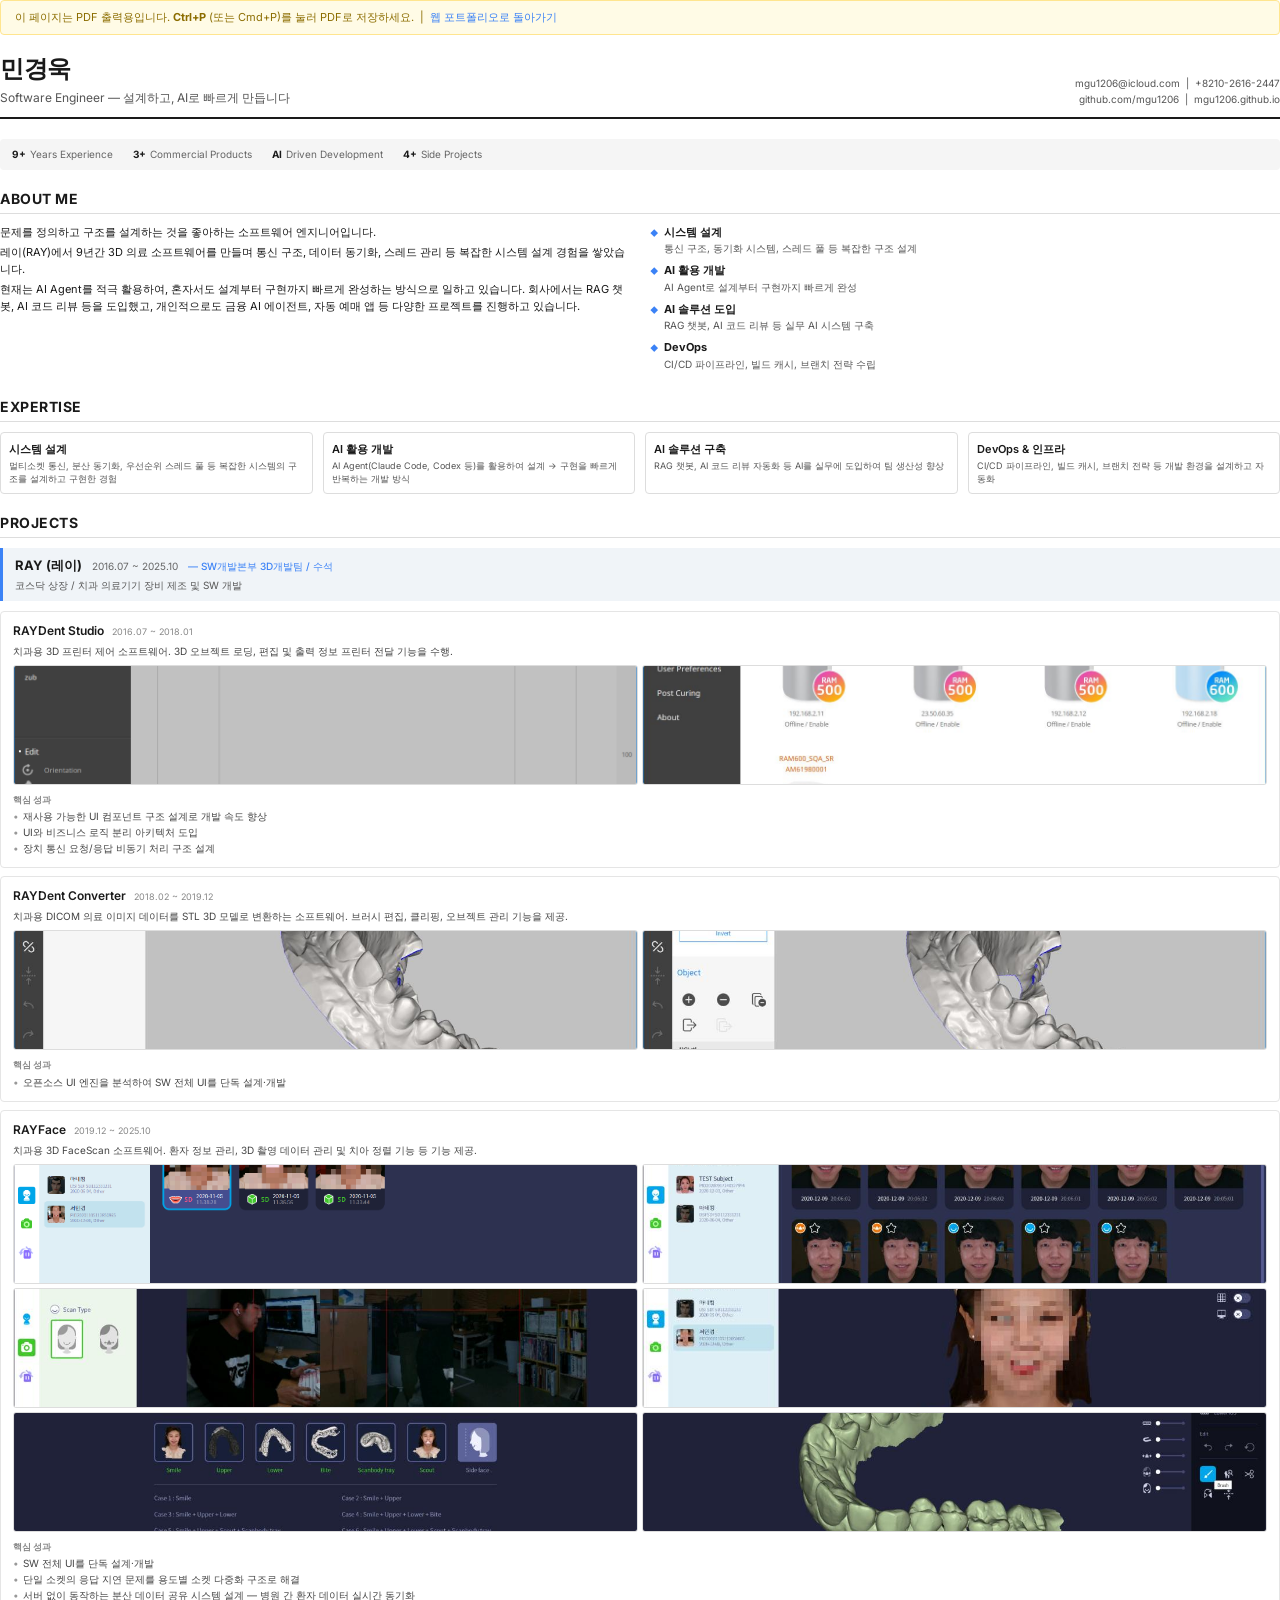
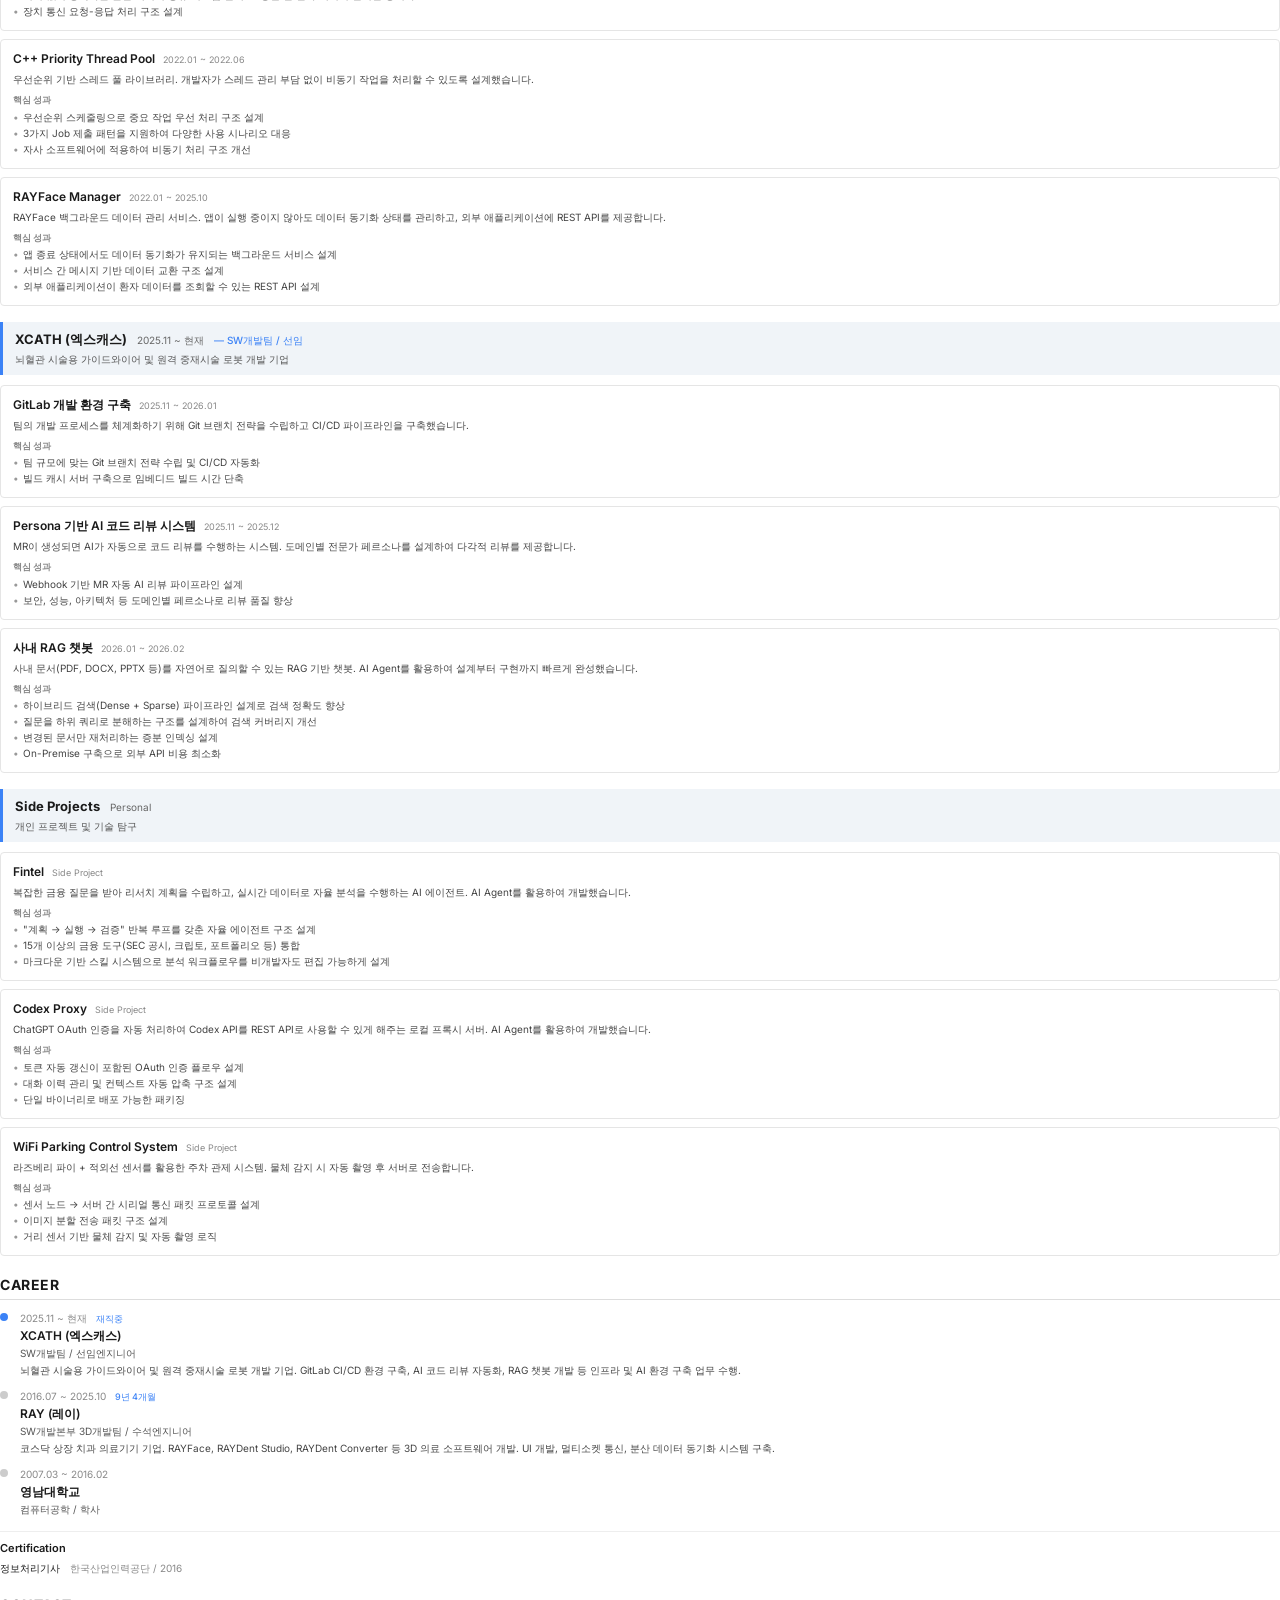
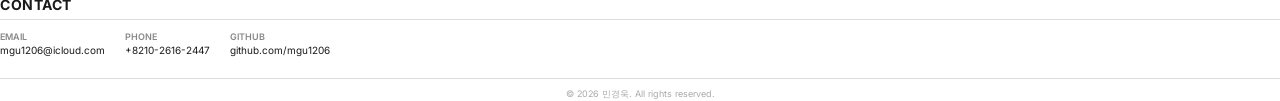
==== commit 63958a0f: "Remove Tessera project from portfolio Co-Authored-By: Claude Opus 4.6 <noreply@anthropic.com>" ====
--- a/print.html
+++ b/print.html
@@ -496,7 +496,7 @@
   <div class="stat"><strong>9+</strong> <span>Years Experience</span></div>
   <div class="stat"><strong>3+</strong> <span>Commercial Products</span></div>
   <div class="stat"><strong>AI</strong> <span>Driven Development</span></div>
-  <div class="stat"><strong>5+</strong> <span>Side Projects</span></div>
+  <div class="stat"><strong>4+</strong> <span>Side Projects</span></div>
 </div>
 
 <!-- About -->
@@ -773,24 +773,6 @@
             <li>"계획 → 실행 → 검증" 반복 루프를 갖춘 자율 에이전트 구조 설계</li>
             <li>15개 이상의 금융 도구(SEC 공시, 크립토, 포트폴리오 등) 통합</li>
             <li>마크다운 기반 스킬 시스템으로 분석 워크플로우를 비개발자도 편집 가능하게 설계</li>
-          </ul>
-        </div>
-      </div>
-    </div>
-
-    <div class="project-card">
-      <div class="project-title-row">
-        <span class="project-name">Tessera</span>
-        <span class="project-period">Side Project</span>
-      </div>
-      <p class="project-desc">SRT 고속열차 자동 예매 데스크톱 앱. 좌석이 열리면 자동 예매하고 텔레그램/iMessage로 알림을 보냅니다. AI Agent를 활용하여 개발했습니다.</p>
-      <div class="project-details">
-        <div class="project-detail-group">
-          <h4>핵심 성과</h4>
-          <ul class="project-achievements">
-            <li>출발일이 가까워질수록 폴링 주기가 짧아지는 적응형 스케줄링 설계</li>
-            <li>OS 키체인 연동으로 자격증명 안전 저장</li>
-            <li>백엔드 + Web UI + 시스템 트레이를 하나의 앱으로 패키징</li>
           </ul>
         </div>
       </div>
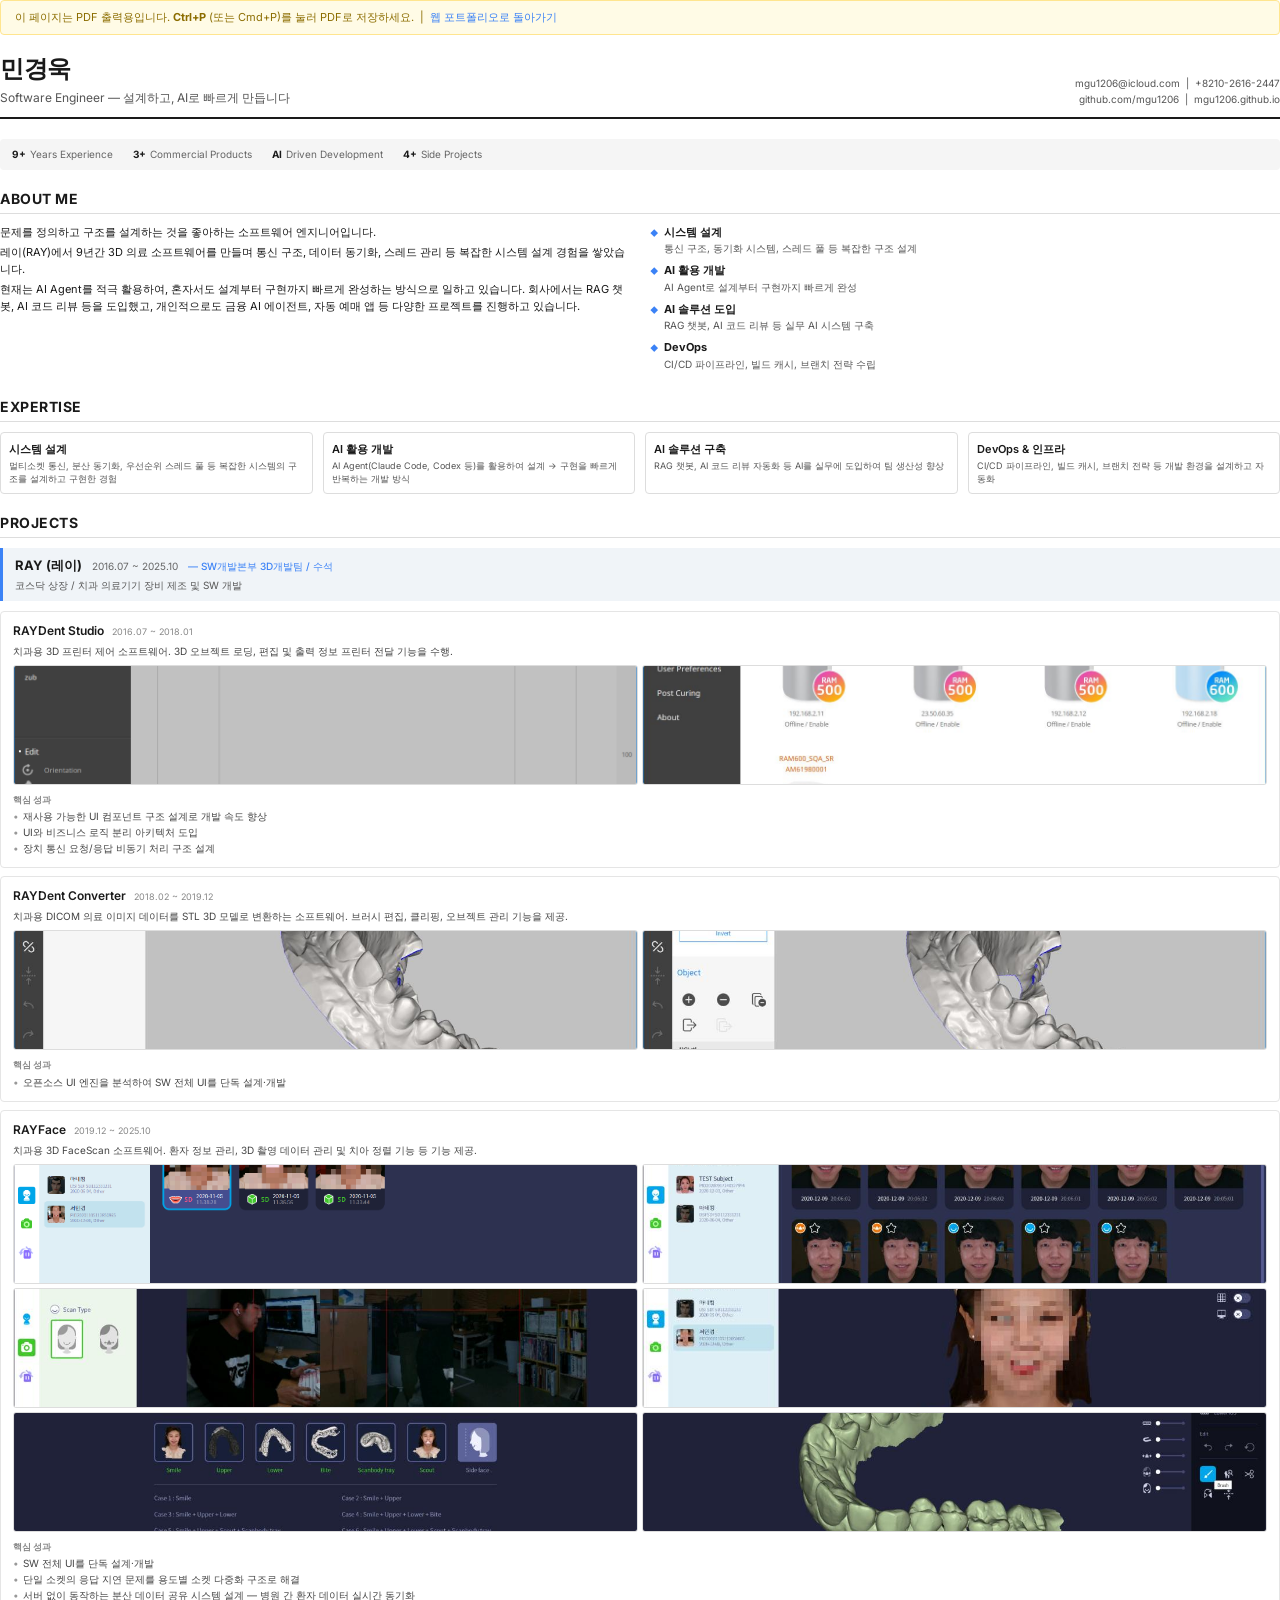
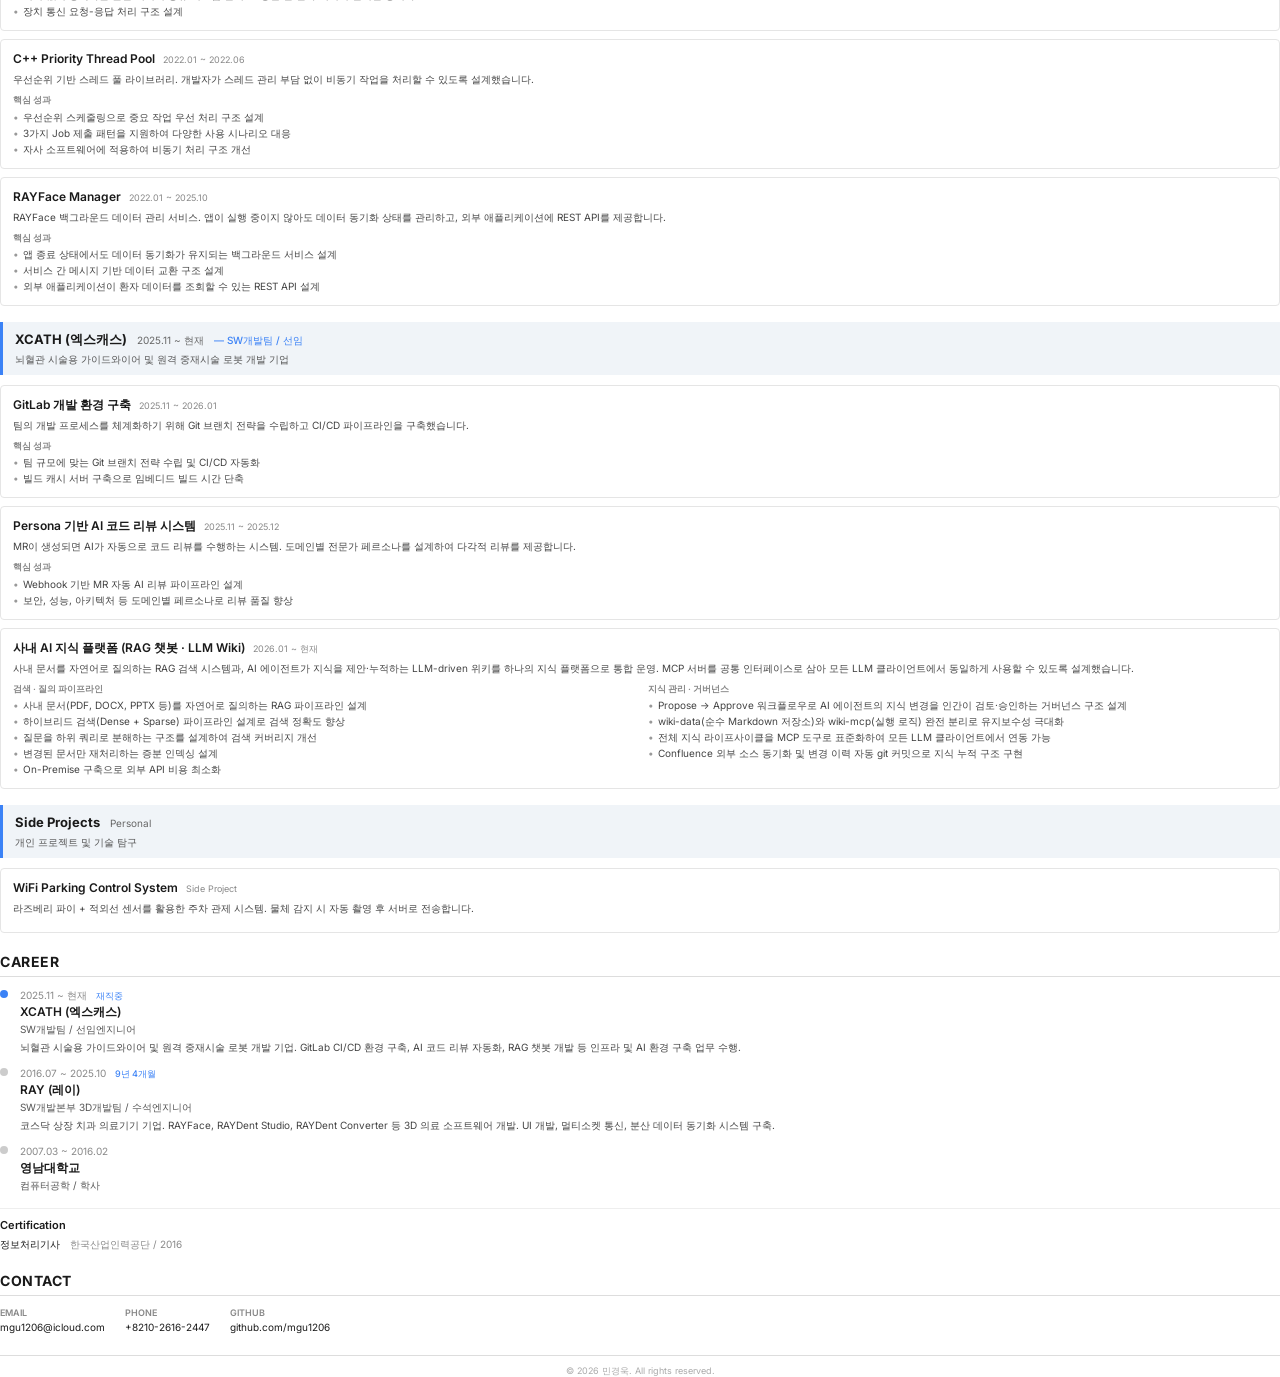
==== commit b987d744: "Merge the RAG chatbot and LLM Wiki into one project entry The two systems are now run as a single kn" ====
--- a/print.html
+++ b/print.html
@@ -732,18 +732,28 @@
 
     <div class="project-card">
       <div class="project-title-row">
-        <span class="project-name">사내 RAG 챗봇</span>
-        <span class="project-period">2026.01 ~ 2026.02</span>
-      </div>
-      <p class="project-desc">사내 문서(PDF, DOCX, PPTX 등)를 자연어로 질의할 수 있는 RAG 기반 챗봇. AI Agent를 활용하여 설계부터 구현까지 빠르게 완성했습니다.</p>
+        <span class="project-name">사내 AI 지식 플랫폼 (RAG 챗봇 &middot; LLM Wiki)</span>
+        <span class="project-period">2026.01 ~ 현재</span>
+      </div>
+      <p class="project-desc">사내 문서를 자연어로 질의하는 RAG 검색 시스템과, AI 에이전트가 지식을 제안·누적하는 LLM-driven 위키를 하나의 지식 플랫폼으로 통합 운영. MCP 서버를 공통 인터페이스로 삼아 모든 LLM 클라이언트에서 동일하게 사용할 수 있도록 설계했습니다.</p>
       <div class="project-details">
         <div class="project-detail-group">
-          <h4>핵심 성과</h4>
+          <h4>검색 &middot; 질의 파이프라인</h4>
           <ul class="project-achievements">
+            <li>사내 문서(PDF, DOCX, PPTX 등)를 자연어로 질의하는 RAG 파이프라인 설계</li>
             <li>하이브리드 검색(Dense + Sparse) 파이프라인 설계로 검색 정확도 향상</li>
             <li>질문을 하위 쿼리로 분해하는 구조를 설계하여 검색 커버리지 개선</li>
             <li>변경된 문서만 재처리하는 증분 인덱싱 설계</li>
             <li>On-Premise 구축으로 외부 API 비용 최소화</li>
+          </ul>
+        </div>
+        <div class="project-detail-group">
+          <h4>지식 관리 &middot; 거버넌스</h4>
+          <ul class="project-achievements">
+            <li>Propose → Approve 워크플로우로 AI 에이전트의 지식 변경을 인간이 검토·승인하는 거버넌스 구조 설계</li>
+            <li>wiki-data(순수 Markdown 저장소)와 wiki-mcp(실행 로직) 완전 분리로 유지보수성 극대화</li>
+            <li>전체 지식 라이프사이클을 MCP 도구로 표준화하여 모든 LLM 클라이언트에서 연동 가능</li>
+            <li>Confluence 외부 소스 동기화 및 변경 이력 자동 git 커밋으로 지식 누적 구조 구현</li>
           </ul>
         </div>
       </div>
@@ -762,56 +772,10 @@
 
     <div class="project-card">
       <div class="project-title-row">
-        <span class="project-name">Fintel</span>
-        <span class="project-period">Side Project</span>
-      </div>
-      <p class="project-desc">복잡한 금융 질문을 받아 리서치 계획을 수립하고, 실시간 데이터로 자율 분석을 수행하는 AI 에이전트. AI Agent를 활용하여 개발했습니다.</p>
-      <div class="project-details">
-        <div class="project-detail-group">
-          <h4>핵심 성과</h4>
-          <ul class="project-achievements">
-            <li>"계획 → 실행 → 검증" 반복 루프를 갖춘 자율 에이전트 구조 설계</li>
-            <li>15개 이상의 금융 도구(SEC 공시, 크립토, 포트폴리오 등) 통합</li>
-            <li>마크다운 기반 스킬 시스템으로 분석 워크플로우를 비개발자도 편집 가능하게 설계</li>
-          </ul>
-        </div>
-      </div>
-    </div>
-
-    <div class="project-card">
-      <div class="project-title-row">
-        <span class="project-name">Codex Proxy</span>
-        <span class="project-period">Side Project</span>
-      </div>
-      <p class="project-desc">ChatGPT OAuth 인증을 자동 처리하여 Codex API를 REST API로 사용할 수 있게 해주는 로컬 프록시 서버. AI Agent를 활용하여 개발했습니다.</p>
-      <div class="project-details">
-        <div class="project-detail-group">
-          <h4>핵심 성과</h4>
-          <ul class="project-achievements">
-            <li>토큰 자동 갱신이 포함된 OAuth 인증 플로우 설계</li>
-            <li>대화 이력 관리 및 컨텍스트 자동 압축 구조 설계</li>
-            <li>단일 바이너리로 배포 가능한 패키징</li>
-          </ul>
-        </div>
-      </div>
-    </div>
-
-    <div class="project-card">
-      <div class="project-title-row">
         <span class="project-name">WiFi Parking Control System</span>
         <span class="project-period">Side Project</span>
       </div>
       <p class="project-desc">라즈베리 파이 + 적외선 센서를 활용한 주차 관제 시스템. 물체 감지 시 자동 촬영 후 서버로 전송합니다.</p>
-      <div class="project-details">
-        <div class="project-detail-group">
-          <h4>핵심 성과</h4>
-          <ul class="project-achievements">
-            <li>센서 노드 → 서버 간 시리얼 통신 패킷 프로토콜 설계</li>
-            <li>이미지 분할 전송 패킷 구조 설계</li>
-            <li>거리 센서 기반 물체 감지 및 자동 촬영 로직</li>
-          </ul>
-        </div>
-      </div>
     </div>
   </div>
 </div>
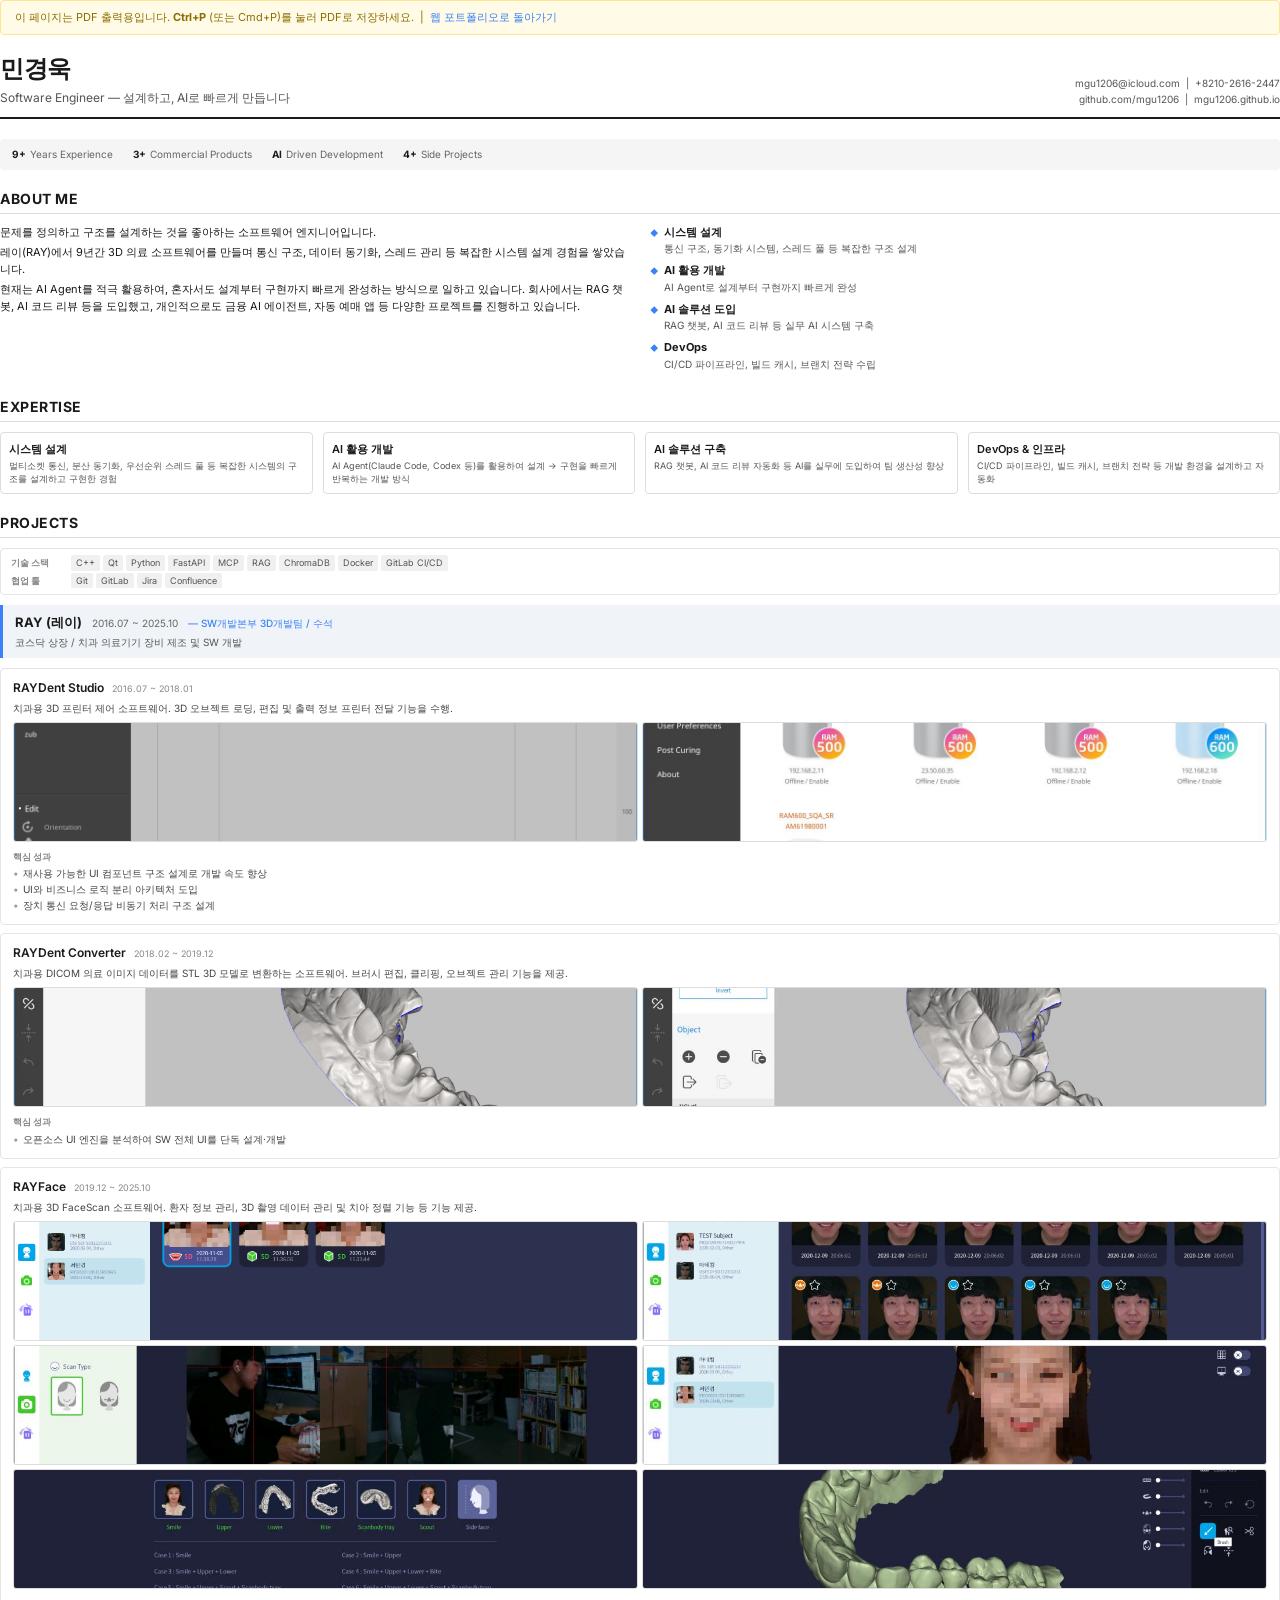
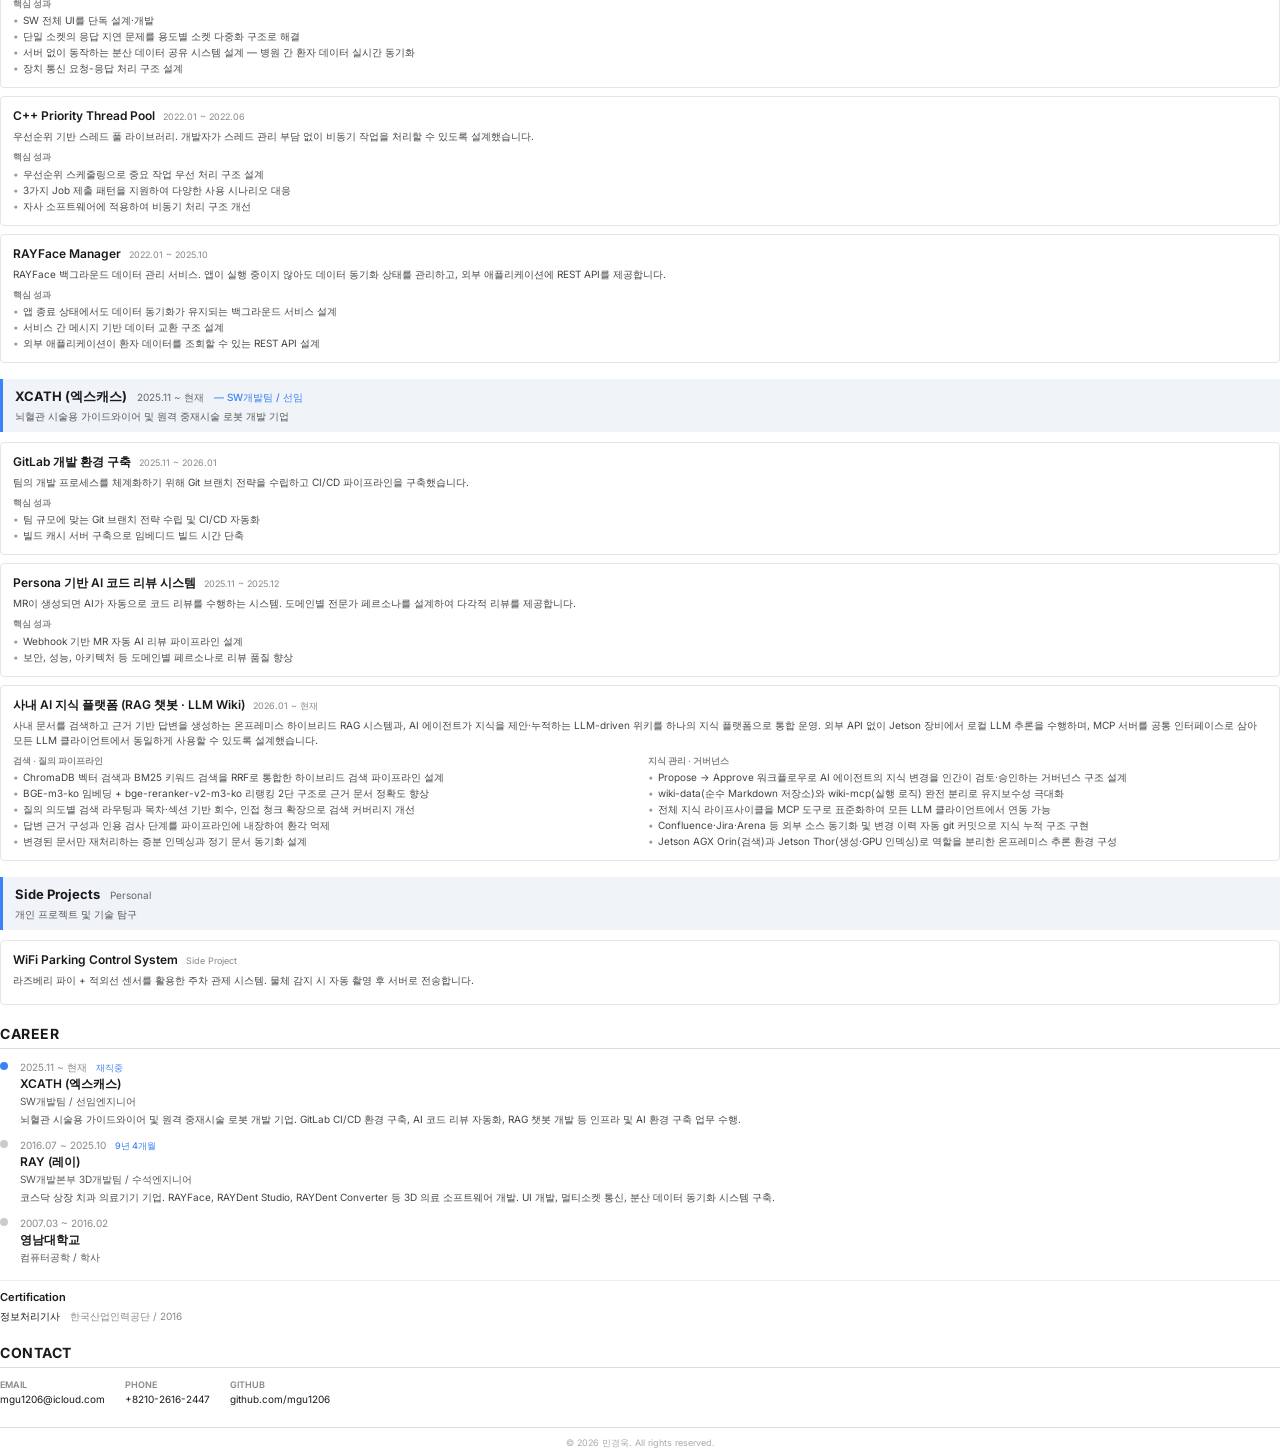
==== commit f98d16cf: "Add a shared tech stack and collaboration tools block to the project doc List the stack once at the " ====
--- a/print.html
+++ b/print.html
@@ -319,6 +319,33 @@
       gap: 3px;
     }
 
+    .page-stack {
+      border: 1px solid #e5e5e5;
+      border-radius: 4px;
+      padding: 6px 10px;
+      margin-bottom: 10px;
+    }
+
+    .tech-rows {
+      display: flex;
+      flex-direction: column;
+      gap: 2px;
+    }
+
+    .tech-row {
+      display: flex;
+      align-items: baseline;
+      gap: 6px;
+    }
+
+    .tech-row-label {
+      font-size: 9px;
+      font-weight: 600;
+      color: #888;
+      min-width: 54px;
+      flex-shrink: 0;
+    }
+
     .tag {
       font-size: 9px;
       padding: 1px 5px;
@@ -568,6 +595,34 @@
 <div class="section">
   <h2 class="section-title">Projects</h2>
 
+  <div class="page-stack">
+    <div class="tech-rows">
+      <div class="tech-row">
+        <span class="tech-row-label">기술 스택</span>
+        <div class="project-tags">
+          <span class="tag">C++</span>
+          <span class="tag">Qt</span>
+          <span class="tag">Python</span>
+          <span class="tag">FastAPI</span>
+          <span class="tag">MCP</span>
+          <span class="tag">RAG</span>
+          <span class="tag">ChromaDB</span>
+          <span class="tag">Docker</span>
+          <span class="tag">GitLab CI/CD</span>
+        </div>
+      </div>
+      <div class="tech-row">
+        <span class="tech-row-label">협업 툴</span>
+        <div class="project-tags">
+          <span class="tag">Git</span>
+          <span class="tag">GitLab</span>
+          <span class="tag">Jira</span>
+          <span class="tag">Confluence</span>
+        </div>
+      </div>
+    </div>
+  </div>
+
   <!-- RAY -->
   <div class="company-section">
     <div class="company-header">
@@ -735,16 +790,16 @@
         <span class="project-name">사내 AI 지식 플랫폼 (RAG 챗봇 &middot; LLM Wiki)</span>
         <span class="project-period">2026.01 ~ 현재</span>
       </div>
-      <p class="project-desc">사내 문서를 자연어로 질의하는 RAG 검색 시스템과, AI 에이전트가 지식을 제안·누적하는 LLM-driven 위키를 하나의 지식 플랫폼으로 통합 운영. MCP 서버를 공통 인터페이스로 삼아 모든 LLM 클라이언트에서 동일하게 사용할 수 있도록 설계했습니다.</p>
+      <p class="project-desc">사내 문서를 검색하고 근거 기반 답변을 생성하는 온프레미스 하이브리드 RAG 시스템과, AI 에이전트가 지식을 제안·누적하는 LLM-driven 위키를 하나의 지식 플랫폼으로 통합 운영. 외부 API 없이 Jetson 장비에서 로컬 LLM 추론을 수행하며, MCP 서버를 공통 인터페이스로 삼아 모든 LLM 클라이언트에서 동일하게 사용할 수 있도록 설계했습니다.</p>
       <div class="project-details">
         <div class="project-detail-group">
           <h4>검색 &middot; 질의 파이프라인</h4>
           <ul class="project-achievements">
-            <li>사내 문서(PDF, DOCX, PPTX 등)를 자연어로 질의하는 RAG 파이프라인 설계</li>
-            <li>하이브리드 검색(Dense + Sparse) 파이프라인 설계로 검색 정확도 향상</li>
-            <li>질문을 하위 쿼리로 분해하는 구조를 설계하여 검색 커버리지 개선</li>
-            <li>변경된 문서만 재처리하는 증분 인덱싱 설계</li>
-            <li>On-Premise 구축으로 외부 API 비용 최소화</li>
+            <li>ChromaDB 벡터 검색과 BM25 키워드 검색을 RRF로 통합한 하이브리드 검색 파이프라인 설계</li>
+            <li>BGE-m3-ko 임베딩 + bge-reranker-v2-m3-ko 리랭킹 2단 구조로 근거 문서 정확도 향상</li>
+            <li>질의 의도별 검색 라우팅과 목차&middot;섹션 기반 회수, 인접 청크 확장으로 검색 커버리지 개선</li>
+            <li>답변 근거 구성과 인용 검사 단계를 파이프라인에 내장하여 환각 억제</li>
+            <li>변경된 문서만 재처리하는 증분 인덱싱과 정기 문서 동기화 설계</li>
           </ul>
         </div>
         <div class="project-detail-group">
@@ -753,7 +808,8 @@
             <li>Propose → Approve 워크플로우로 AI 에이전트의 지식 변경을 인간이 검토·승인하는 거버넌스 구조 설계</li>
             <li>wiki-data(순수 Markdown 저장소)와 wiki-mcp(실행 로직) 완전 분리로 유지보수성 극대화</li>
             <li>전체 지식 라이프사이클을 MCP 도구로 표준화하여 모든 LLM 클라이언트에서 연동 가능</li>
-            <li>Confluence 외부 소스 동기화 및 변경 이력 자동 git 커밋으로 지식 누적 구조 구현</li>
+            <li>Confluence&middot;Jira&middot;Arena 등 외부 소스 동기화 및 변경 이력 자동 git 커밋으로 지식 누적 구조 구현</li>
+            <li>Jetson AGX Orin(검색)과 Jetson Thor(생성&middot;GPU 인덱싱)로 역할을 분리한 온프레미스 추론 환경 구성</li>
           </ul>
         </div>
       </div>
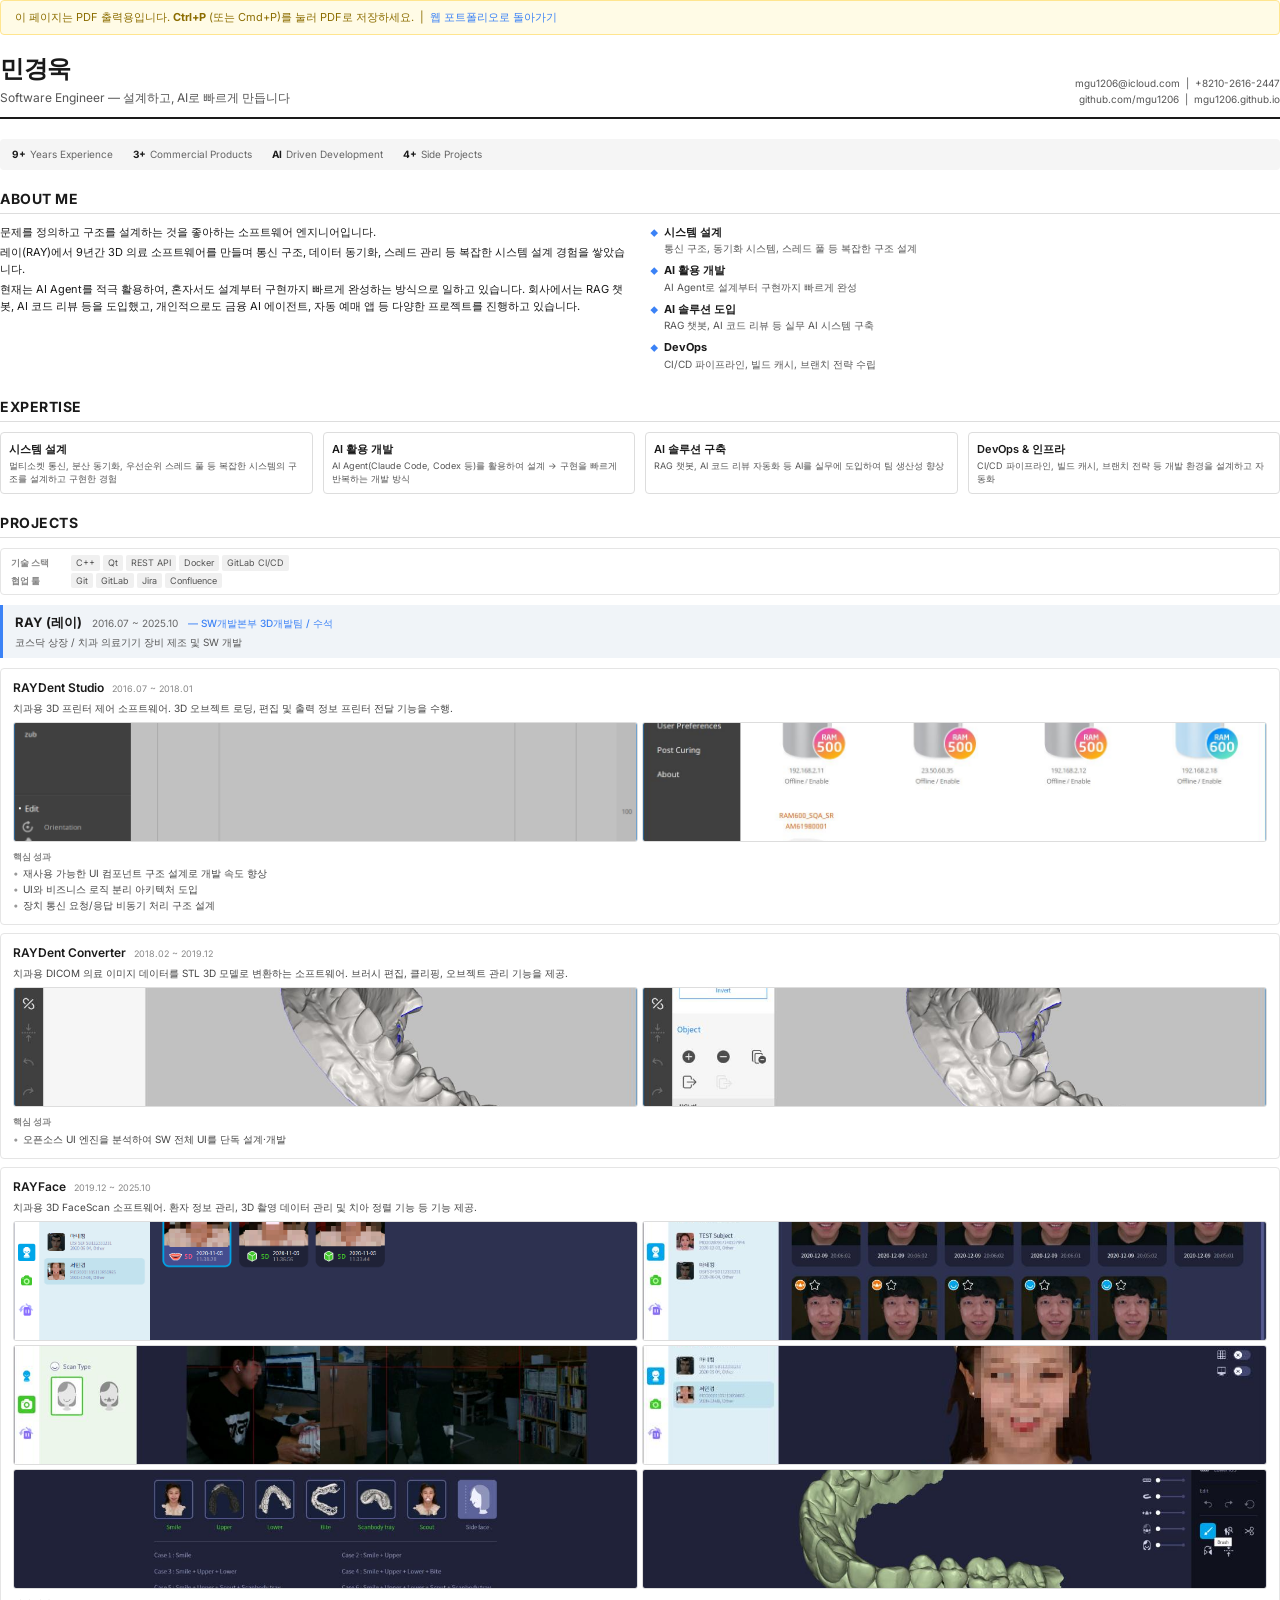
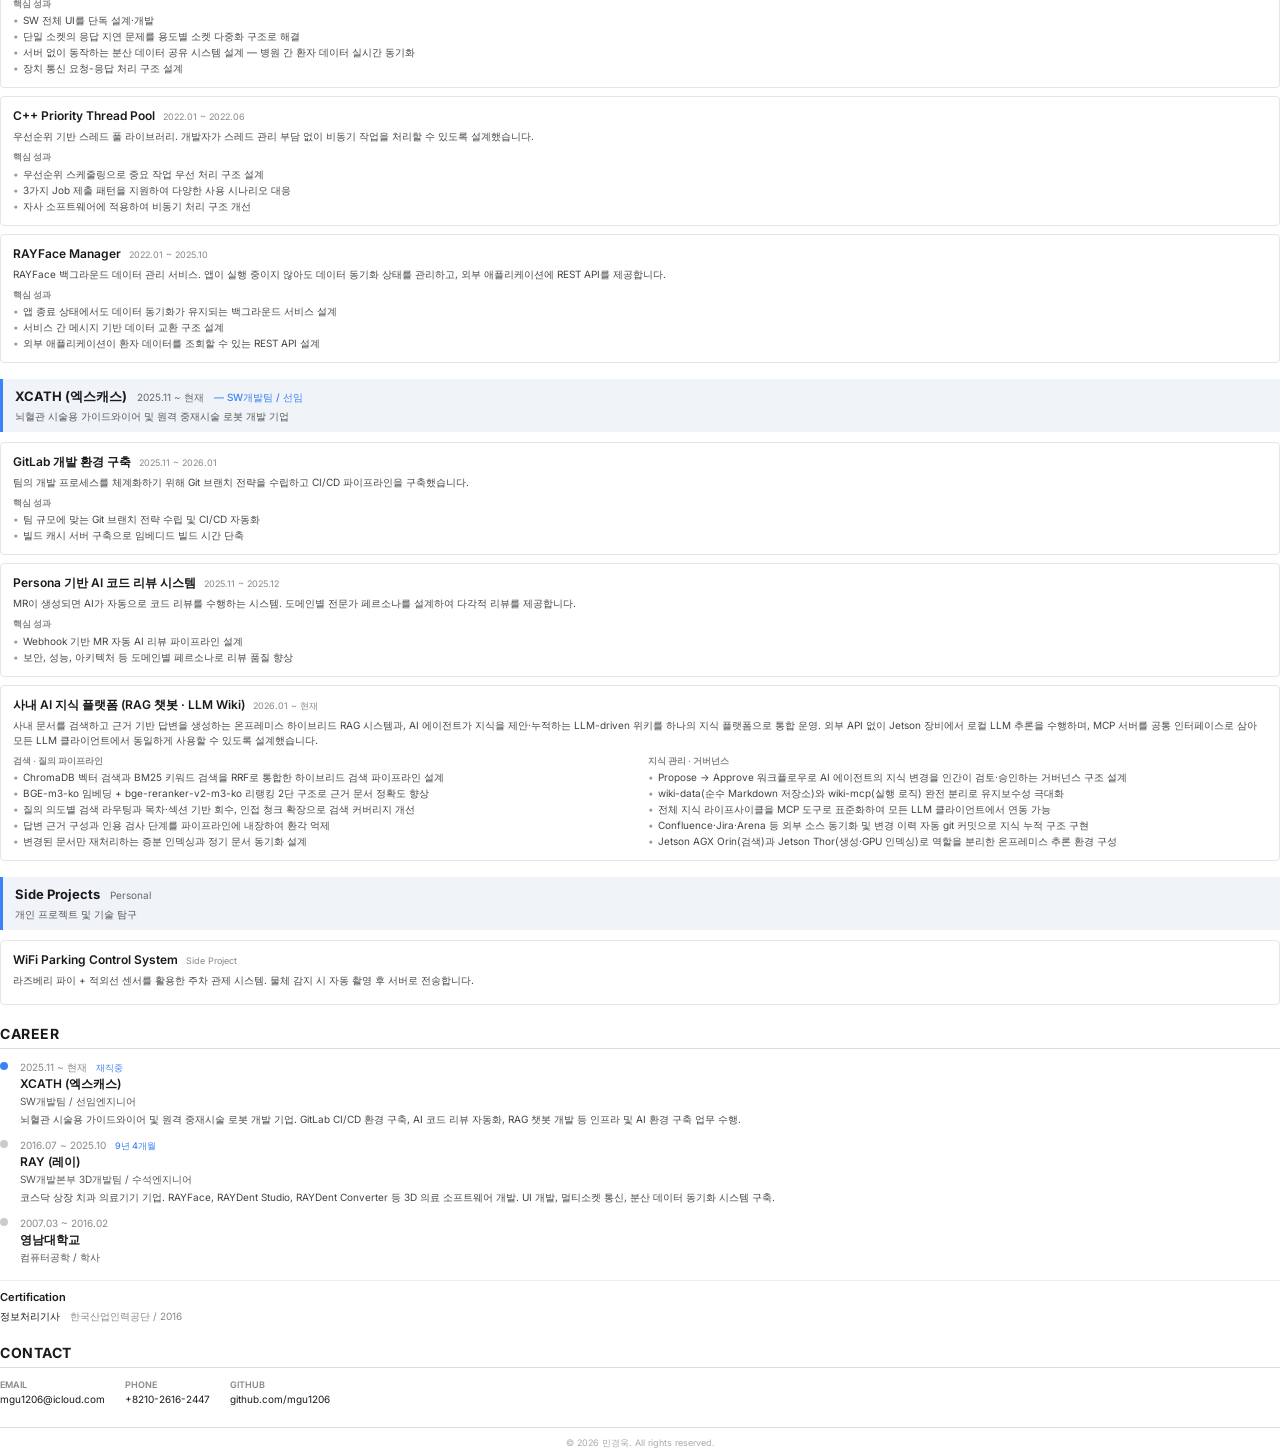
==== commit e067bcfd: "Trim the shared tech stack to C++, Qt, REST API, Docker and GitLab CI/CD Drop Python, FastAPI, MCP, " ====
--- a/print.html
+++ b/print.html
@@ -602,11 +602,7 @@
         <div class="project-tags">
           <span class="tag">C++</span>
           <span class="tag">Qt</span>
-          <span class="tag">Python</span>
-          <span class="tag">FastAPI</span>
-          <span class="tag">MCP</span>
-          <span class="tag">RAG</span>
-          <span class="tag">ChromaDB</span>
+          <span class="tag">REST API</span>
           <span class="tag">Docker</span>
           <span class="tag">GitLab CI/CD</span>
         </div>
